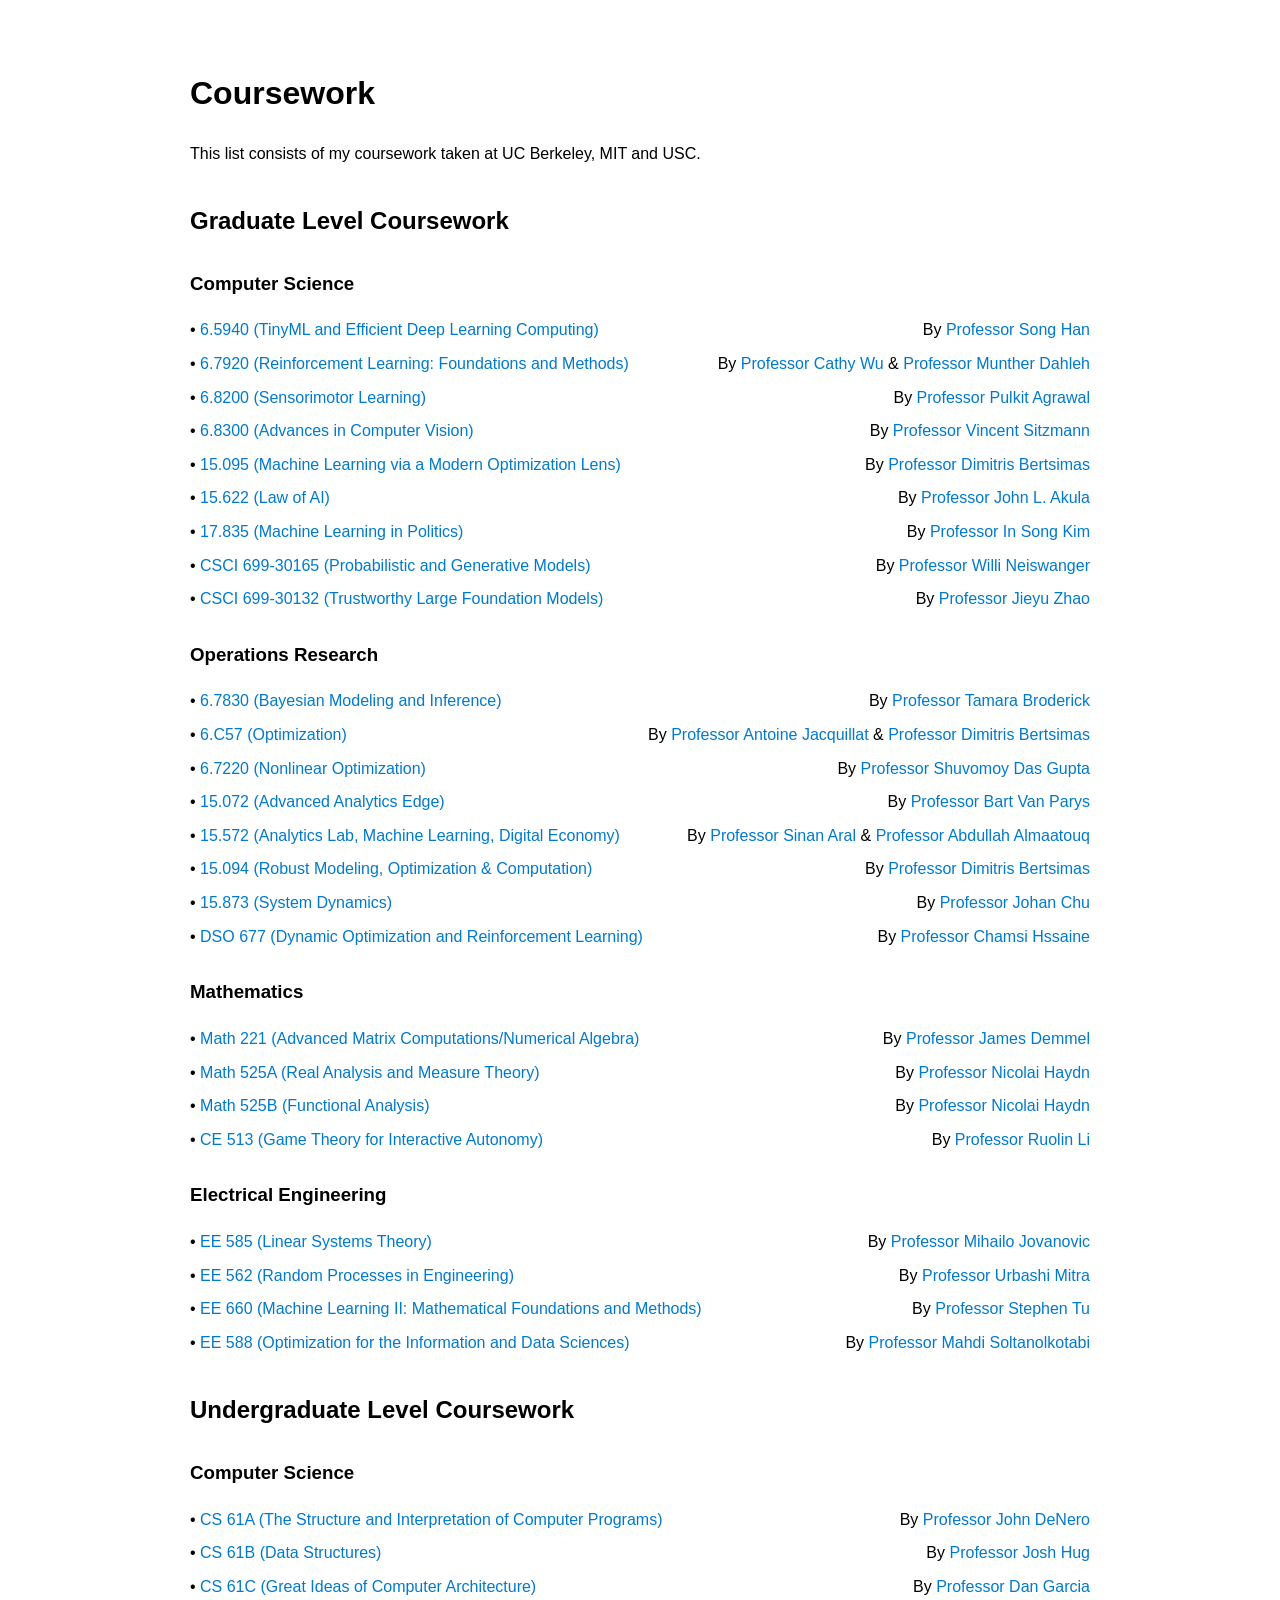
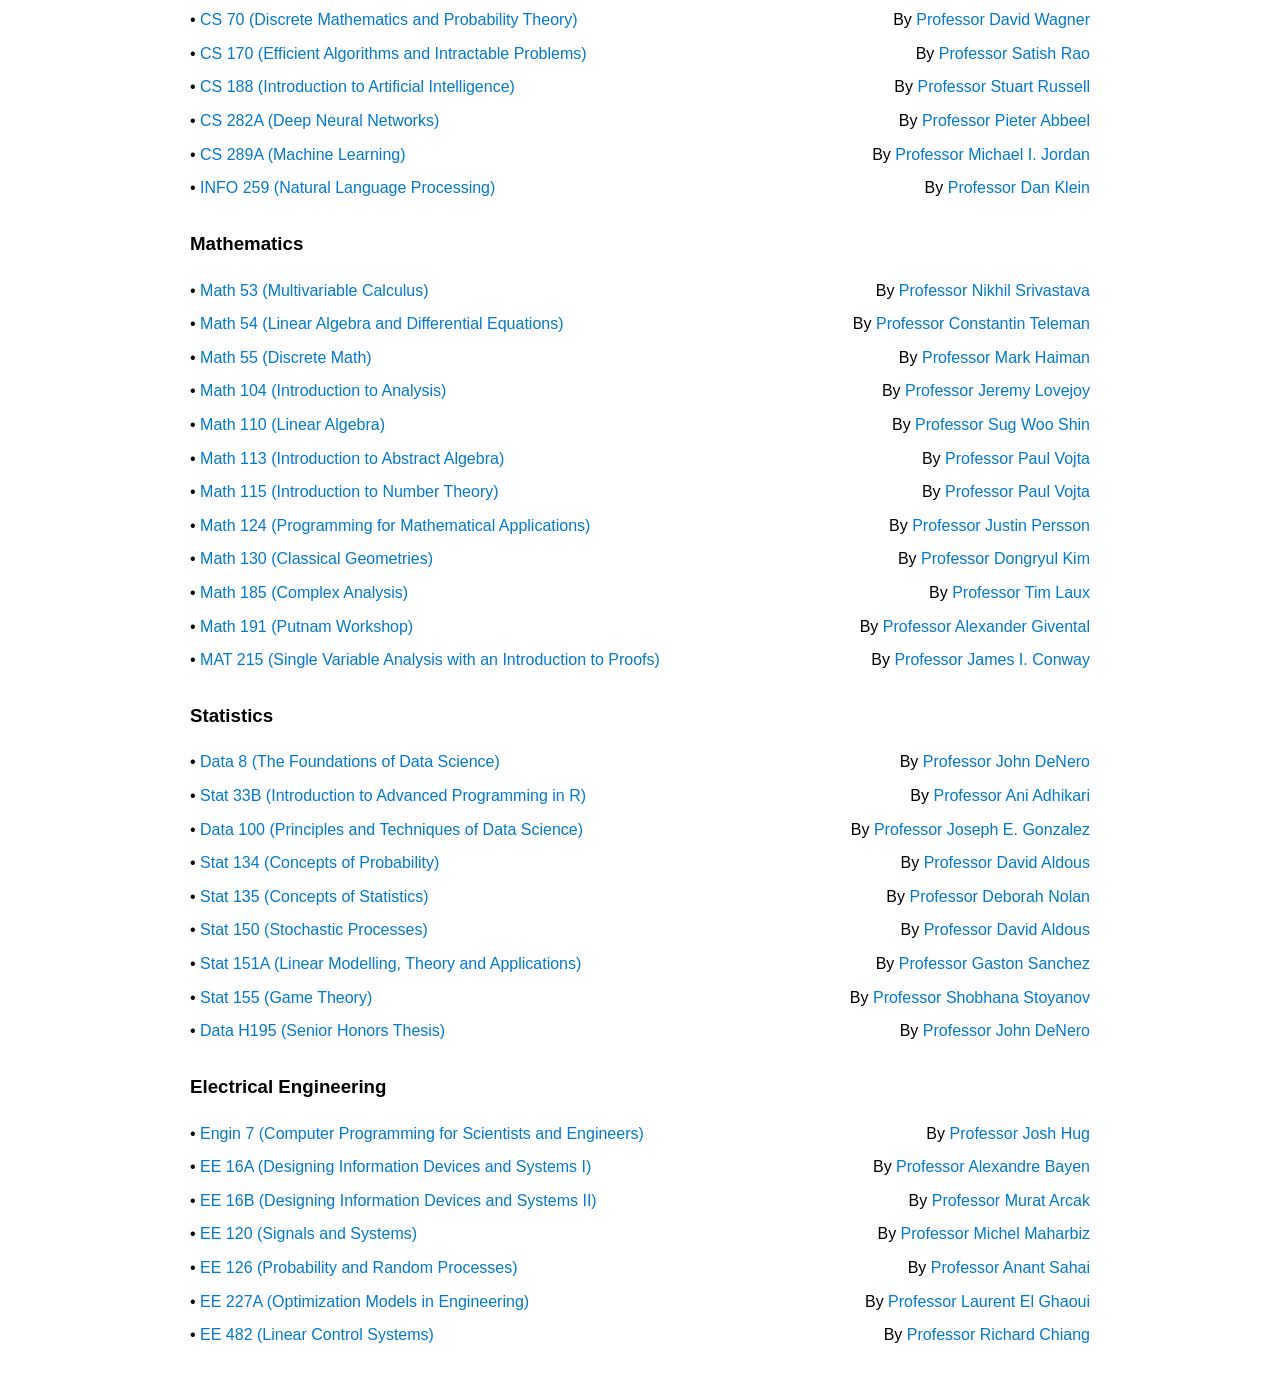
==== coursework.html @ b0361047 "Update coursework: add instructor names and links; align professor names to right; update MIT/USC co" ====
<!DOCTYPE html>
<html lang="en">
<head>
  <meta charset="UTF-8">
  <meta name="viewport" content="width=device-width, initial-scale=1.0">
  <title>Coursework – Andy (Zehao) Zhao</title>
  <style>
    body {
      font-family: Arial, Helvetica, sans-serif;
      max-width: 900px;
      margin: 0 auto;
      padding: 20px;
      line-height: 1.6;
    }
    h1, h2, h3 {
      margin-top: 1.5em;
    }
    /* Style for course lists */
    .course-list {
      list-style-type: none;
      padding-left: 0;
    }
    .course-list li {
      display: flex;
      justify-content: space-between;
      align-items: flex-start;
      margin-bottom: 8px;
    }
    .course-list li .course-title {
      flex: 1;
    }
    .course-list li .course-professor {
      white-space: nowrap;
      margin-left: 10px;
    }
    a {
      color: #007acc;
      text-decoration: none;
    }
  </style>
</head>
<body>
  <h1>Coursework</h1>
  <p>This list consists of my coursework taken at UC&nbsp;Berkeley, MIT and USC.</p>

  <h2>Graduate Level Coursework</h2>
  <h3>Computer Science</h3>
  <ul class="course-list">
    <li><span class="course-title">&bull; <a href="https://hanlab.mit.edu/6.5940" target="_blank">6.5940 (TinyML and Efficient Deep Learning Computing)</a></span><span class="course-professor">By <a href="https://hanlab.mit.edu/songhan" target="_blank">Professor&nbsp;Song&nbsp;Han</a></span></li>
    <li><span class="course-title">&bull; <a href="https://web.mit.edu/6.7920" target="_blank">6.7920 (Reinforcement Learning: Foundations and Methods)</a></span><span class="course-professor">By <a href="https://cee.mit.edu/people_individual/wu-yuhan-cathy/" target="_blank">Professor&nbsp;Cathy&nbsp;Wu</a> &amp; <a href="https://idss.mit.edu/people/munther-dahleh/" target="_blank">Professor&nbsp;Munther&nbsp;Dahleh</a></span></li>
    <li><span class="course-title">&bull; <a href="https://pulkitag.github.io/6.8200" target="_blank">6.8200 (Sensorimotor Learning)</a></span><span class="course-professor">By <a href="https://pulkitag.github.io" target="_blank">Professor&nbsp;Pulkit&nbsp;Agrawal</a></span></li>
    <li><span class="course-title">&bull; <a href="http://6.8300.csail.mit.edu/sp23/" target="_blank">6.8300 (Advances in Computer Vision)</a></span><span class="course-professor">By <a href="https://sitzmann.dev" target="_blank">Professor&nbsp;Vincent&nbsp;Sitzmann</a></span></li>
    <li><span class="course-title">&bull; <a href="https://colinpawlowski.com/" target="_blank">15.095 (Machine Learning via a Modern Optimization Lens)</a></span><span class="course-professor">By <a href="https://mitsloan.mit.edu/faculty/directory/dimitris-bertsimas" target="_blank">Professor&nbsp;Dimitris&nbsp;Bertsimas</a></span></li>
    <li><span class="course-title">&bull; <a href="https://orbit.mit.edu" target="_blank">15.622 (Law of AI)</a></span><span class="course-professor">By <a href="http://mitmgmtfaculty.mit.edu/jakula" target="_blank">Professor&nbsp;John&nbsp;L.&nbsp;Akula</a></span></li>
    <li><span class="course-title">&bull; <a href="https://web.mit.edu" target="_blank">17.835 (Machine Learning in Politics)</a></span><span class="course-professor">By <a href="https://polisci.mit.edu/people/song-kim" target="_blank">Professor&nbsp;In&nbsp;Song&nbsp;Kim</a></span></li>
    <li><span class="course-title">&bull; <a href="https://willieneis.github.io" target="_blank">CSCI&nbsp;699-30165 (Probabilistic and Generative Models)</a></span><span class="course-professor">By <a href="https://willieneis.github.io" target="_blank">Professor&nbsp;Willi&nbsp;Neiswanger</a></span></li>
    <li><span class="course-title">&bull; <a href="https://jyzhao.net" target="_blank">CSCI&nbsp;699-30132 (Trustworthy Large Foundation Models)</a></span><span class="course-professor">By <a href="https://jyzhao.net" target="_blank">Professor&nbsp;Jieyu&nbsp;Zhao</a></span></li>
  </ul>

  <h3>Operations Research</h3>
  <ul class="course-list">
    <li><span class="course-title">&bull; <a href="https://tamarabroderick.com" target="_blank">6.7830 (Bayesian Modeling and Inference)</a></span><span class="course-professor">By <a href="https://tamarabroderick.com" target="_blank">Professor&nbsp;Tamara&nbsp;Broderick</a></span></li>
    <li><span class="course-title">&bull; <a href="https://computing.mit.edu" target="_blank">6.C57 (Optimization)</a></span><span class="course-professor">By <a href="https://mitsloan.mit.edu/faculty/directory/antoine-jacquillat" target="_blank">Professor&nbsp;Antoine&nbsp;Jacquillat</a> &amp; <a href="https://mitsloan.mit.edu/faculty/directory/dimitris-bertsimas" target="_blank">Professor&nbsp;Dimitris&nbsp;Bertsimas</a></span></li>
    <li><span class="course-title">&bull; <a href="https://www.mit.edu" target="_blank">6.7220 (Nonlinear Optimization)</a></span><span class="course-professor">By <a href="https://shuvomoy.github.io" target="_blank">Professor&nbsp;Shuvomoy&nbsp;Das&nbsp;Gupta</a></span></li>
    <li><span class="course-title">&bull; <a href="https://ocw.mit.edu" target="_blank">15.072 (Advanced Analytics Edge)</a></span><span class="course-professor">By <a href="https://www.vanparys.xyz/" target="_blank">Professor&nbsp;Bart&nbsp;Van&nbsp;Parys</a></span></li>
    <li><span class="course-title">&bull; <a href="https://mitsloan.mit.edu" target="_blank">15.572 (Analytics Lab, Machine Learning, Digital Economy)</a></span><span class="course-professor">By <a href="http://www.sinanaral.io" target="_blank">Professor&nbsp;Sinan&nbsp;Aral</a> &amp; <a href="https://amaatouq.io" target="_blank">Professor&nbsp;Abdullah&nbsp;Almaatouq</a></span></li>
    <li><span class="course-title">&bull; <a href="https://dspace.mit.edu" target="_blank">15.094 (Robust Modeling, Optimization &amp; Computation)</a></span><span class="course-professor">By <a href="https://mitsloan.mit.edu/faculty/directory/dimitris-bertsimas" target="_blank">Professor&nbsp;Dimitris&nbsp;Bertsimas</a></span></li>
    <li><span class="course-title">&bull; <a href="https://lmas-mobile.mit.edu" target="_blank">15.873 (System Dynamics)</a></span><span class="course-professor">By <a href="https://mitsloan.mit.edu/faculty/directory/johan-chu" target="_blank">Professor&nbsp;Johan&nbsp;Chu</a></span></li>
    <!-- USC operations research -->
    <li><span class="course-title">&bull; <a href="https://www.marshall.usc.edu/programs/graduate-programs/phd-program" target="_blank">DSO&nbsp;677 (Dynamic Optimization and Reinforcement Learning)</a></span><span class="course-professor">By <a href="https://sites.google.com/usc.edu/chamsi-hssaine" target="_blank">Professor&nbsp;Chamsi&nbsp;Hssaine</a></span></li>
  </ul>

  <h3>Mathematics</h3>
  <ul class="course-list">
    <li><span class="course-title">&bull; <a href="https://people.eecs.berkeley.edu/~demmel/cs221/" target="_blank">Math&nbsp;221 (Advanced Matrix Computations/Numerical Algebra)</a></span><span class="course-professor">By <a href="https://people.eecs.berkeley.edu/~demmel/" target="_blank">Professor&nbsp;James&nbsp;Demmel</a></span></li>
    <!-- USC graduate mathematics and game theory courses -->
    <li><span class="course-title">&bull; <a href="https://dornsife.usc.edu/larry-goldstein/math-525a-real-analysis/" target="_blank">Math&nbsp;525A (Real Analysis and Measure Theory)</a></span><span class="course-professor">By <a href="https://dornsife.usc.edu/nicolai-haydn/" target="_blank">Professor&nbsp;Nicolai&nbsp;Haydn</a></span></li>
    <li><span class="course-title">&bull; <a href="https://www.coursicle.com/usc/courses/MATH/525B/" target="_blank">Math&nbsp;525B (Functional Analysis)</a></span><span class="course-professor">By <a href="https://dornsife.usc.edu/nicolai-haydn/" target="_blank">Professor&nbsp;Nicolai&nbsp;Haydn</a></span></li>
    <li><span class="course-title">&bull; <a href="https://www.coursicle.com/usc/courses/CE/513/" target="_blank">CE&nbsp;513 (Game Theory for Interactive Autonomy)</a></span><span class="course-professor">By <a href="https://viterbi.usc.edu/directory/faculty/Li/Ruolin" target="_blank">Professor&nbsp;Ruolin&nbsp;Li</a></span></li>
  </ul>

  <h3>Electrical Engineering</h3>
  <ul class="course-list">
    <li><span class="course-title">&bull; <a href="https://viterbi-web.usc.edu" target="_blank">EE&nbsp;585 (Linear Systems Theory)</a></span><span class="course-professor">By <a href="https://viterbi.usc.edu/directory/faculty/Jovanovic/Mihailo" target="_blank">Professor&nbsp;Mihailo&nbsp;Jovanovic</a></span></li>
    <li><span class="course-title">&bull; <a href="https://web-app.usc.edu" target="_blank">EE&nbsp;562 (Random Processes in Engineering)</a></span><span class="course-professor">By <a href="https://viterbi.usc.edu/directory/faculty/Mitra/Urbashi" target="_blank">Professor&nbsp;Urbashi&nbsp;Mitra</a></span></li>
    <li><span class="course-title">&bull; <a href="https://www.coursicle.com/usc/courses/EE/660/" target="_blank">EE&nbsp;660 (Machine Learning II: Mathematical Foundations and Methods)</a></span><span class="course-professor">By <a href="https://stephentu.github.io" target="_blank">Professor&nbsp;Stephen&nbsp;Tu</a></span></li>
    <li><span class="course-title">&bull; <a href="https://www.coursicle.com/usc/courses/EE/588/" target="_blank">EE&nbsp;588 (Optimization for the Information and Data Sciences)</a></span><span class="course-professor">By <a href="https://viterbi.usc.edu/directory/faculty/Soltanolkotabi/Mahdi" target="_blank">Professor&nbsp;Mahdi&nbsp;Soltanolkotabi</a></span></li>
  </ul>

  <h2>Undergraduate Level Coursework</h2>
  <h3>Computer Science</h3>
  <ul class="course-list">
    <li><span class="course-title">&bull; <a href="https://cs61a.org" target="_blank">CS&nbsp;61A (The Structure and Interpretation of Computer Programs)</a></span><span class="course-professor">By <a href="https://people.eecs.berkeley.edu/~jduenero" target="_blank">Professor&nbsp;John&nbsp;DeNero</a></span></li>
    <li><span class="course-title">&bull; <a href="https://sp19.datastructur.es" target="_blank">CS&nbsp;61B (Data Structures)</a></span><span class="course-professor">By <a href="https://hug.cs.berkeley.edu" target="_blank">Professor&nbsp;Josh&nbsp;Hug</a></span></li>
    <li><span class="course-title">&bull; <a href="https://cs61c.org" target="_blank">CS&nbsp;61C (Great Ideas of Computer Architecture)</a></span><span class="course-professor">By <a href="https://people.eecs.berkeley.edu/~ddgarcia/" target="_blank">Professor&nbsp;Dan&nbsp;Garcia</a></span></li>
    <li><span class="course-title">&bull; <a href="https://www.eecs70.org" target="_blank">CS&nbsp;70 (Discrete Mathematics and Probability Theory)</a></span><span class="course-professor">By <a href="https://people.eecs.berkeley.edu/~daw/" target="_blank">Professor&nbsp;David&nbsp;Wagner</a></span></li>
    <li><span class="course-title">&bull; <a href="https://cs170.org" target="_blank">CS&nbsp;170 (Efficient Algorithms and Intractable Problems)</a></span><span class="course-professor">By <a href="https://people.eecs.berkeley.edu/~satishr/" target="_blank">Professor&nbsp;Satish&nbsp;Rao</a></span></li>
    <li><span class="course-title">&bull; <a href="https://inst.eecs.berkeley.edu" target="_blank">CS&nbsp;188 (Introduction to Artificial Intelligence)</a></span><span class="course-professor">By <a href="https://people.eecs.berkeley.edu/~russell/" target="_blank">Professor&nbsp;Stuart&nbsp;Russell</a></span></li>
    <li><span class="course-title">&bull; <a href="https://cs182sp22.github.io" target="_blank">CS&nbsp;282A (Deep Neural Networks)</a></span><span class="course-professor">By <a href="https://people.eecs.berkeley.edu/~pabbeel/" target="_blank">Professor&nbsp;Pieter&nbsp;Abbeel</a></span></li>
    <li><span class="course-title">&bull; <a href="https://people.eecs.berkeley.edu" target="_blank">CS&nbsp;289A (Machine Learning)</a></span><span class="course-professor">By <a href="https://people.eecs.berkeley.edu/~jordan/" target="_blank">Professor&nbsp;Michael&nbsp;I.&nbsp;Jordan</a></span></li>
    <li><span class="course-title">&bull; <a href="https://people.ischool.berkeley.edu" target="_blank">INFO&nbsp;259 (Natural Language Processing)</a></span><span class="course-professor">By <a href="https://people.eecs.berkeley.edu/~klein/" target="_blank">Professor&nbsp;Dan&nbsp;Klein</a></span></li>
  </ul>

  <h3>Mathematics</h3>
  <ul class="course-list">
    <li><span class="course-title">&bull; <a href="https://math.berkeley.edu" target="_blank">Math&nbsp;53 (Multivariable Calculus)</a></span><span class="course-professor">By <a href="https://math.berkeley.edu/~nikhil/" target="_blank">Professor&nbsp;Nikhil&nbsp;Srivastava</a></span></li>
    <li><span class="course-title">&bull; <a href="https://math.berkeley.edu" target="_blank">Math&nbsp;54 (Linear Algebra and Differential Equations)</a></span><span class="course-professor">By <a href="https://math.berkeley.edu/~teleman" target="_blank">Professor&nbsp;Constantin&nbsp;Teleman</a></span></li>
    <li><span class="course-title">&bull; <a href="https://math.berkeley.edu" target="_blank">Math&nbsp;55 (Discrete Math)</a></span><span class="course-professor">By <a href="https://math.berkeley.edu/~mhaiman" target="_blank">Professor&nbsp;Mark&nbsp;Haiman</a></span></li>
    <li><span class="course-title">&bull; <a href="https://people.math.wisc.edu" target="_blank">Math&nbsp;104 (Introduction to Analysis)</a></span><span class="course-professor">By <a href="https://lovejoy.perso.math.cnrs.fr" target="_blank">Professor&nbsp;Jeremy&nbsp;Lovejoy</a></span></li>
    <li><span class="course-title">&bull; <a href="https://math.berkeley.edu" target="_blank">Math&nbsp;110 (Linear Algebra)</a></span><span class="course-professor">By <a href="https://math.berkeley.edu/~ssh" target="_blank">Professor&nbsp;Sug&nbsp;Woo&nbsp;Shin</a></span></li>
    <li><span class="course-title">&bull; <a href="https://brainload.github.io" target="_blank">Math&nbsp;113 (Introduction to Abstract Algebra)</a></span><span class="course-professor">By <a href="https://math.berkeley.edu/~vojta" target="_blank">Professor&nbsp;Paul&nbsp;Vojta</a></span></li>
    <li><span class="course-title">&bull; <a href="https://math.berkeley.edu" target="_blank">Math&nbsp;115 (Introduction to Number Theory)</a></span><span class="course-professor">By <a href="https://math.berkeley.edu/~vojta" target="_blank">Professor&nbsp;Paul&nbsp;Vojta</a></span></li>
    <li><span class="course-title">&bull; <a href="https://persson.berkeley.edu" target="_blank">Math&nbsp;124 (Programming for Mathematical Applications)</a></span><span class="course-professor">By <a href="https://persson.berkeley.edu" target="_blank">Professor&nbsp;Justin&nbsp;Persson</a></span></li>
    <li><span class="course-title">&bull; <a href="https://dongryul-kim.github.io" target="_blank">Math&nbsp;130 (Classical Geometries)</a></span><span class="course-professor">By <a href="https://dongryul-kim.github.io" target="_blank">Professor&nbsp;Dongryul&nbsp;Kim</a></span></li>
    <li><span class="course-title">&bull; <a href="https://math.berkeley.edu" target="_blank">Math&nbsp;185 (Complex Analysis)</a></span><span class="course-professor">By <a href="https://math.berkeley.edu/~laux" target="_blank">Professor&nbsp;Tim&nbsp;Laux</a></span></li>
    <li><span class="course-title">&bull; <a href="https://math.berkeley.edu" target="_blank">Math&nbsp;191 (Putnam Workshop)</a></span><span class="course-professor">By <a href="https://math.berkeley.edu/~givental" target="_blank">Professor&nbsp;Alexander&nbsp;Givental</a></span></li>
    <li><span class="course-title">&bull; <a href="https://www.math.princeton.edu" target="_blank">MAT&nbsp;215 (Single Variable Analysis with an Introduction to Proofs)</a></span><span class="course-professor">By <a href="https://www.math.princeton.edu/~conway" target="_blank">Professor&nbsp;James&nbsp;I.&nbsp;Conway</a></span></li>
  </ul>

  <h3>Statistics</h3>
  <ul class="course-list">
    <li><span class="course-title">&bull; <a href="https://www.data8.org" target="_blank">Data&nbsp;8 (The Foundations of Data Science)</a></span><span class="course-professor">By <a href="https://people.eecs.berkeley.edu/~jduenero" target="_blank">Professor&nbsp;John&nbsp;DeNero</a></span></li>
    <li><span class="course-title">&bull; <a href="https://stat33b.berkeley.edu" target="_blank">Stat&nbsp;33B (Introduction to Advanced Programming in R)</a></span><span class="course-professor">By <a href="https://statistics.berkeley.edu/people/ani-adhikari" target="_blank">Professor&nbsp;Ani&nbsp;Adhikari</a></span></li>
    <li><span class="course-title">&bull; <a href="https://ds100.org" target="_blank">Data&nbsp;100 (Principles and Techniques of Data Science)</a></span><span class="course-professor">By <a href="https://people.eecs.berkeley.edu/~jegonzal" target="_blank">Professor&nbsp;Joseph&nbsp;E.&nbsp;Gonzalez</a></span></li>
    <li><span class="course-title">&bull; <a href="https://www.stat134.org" target="_blank">Stat&nbsp;134 (Concepts of Probability)</a></span><span class="course-professor">By <a href="https://www.stat.berkeley.edu/~aldous/" target="_blank">Professor&nbsp;David&nbsp;Aldous</a></span></li>
    <li><span class="course-title">&bull; <a href="https://stat135.berkeley.edu" target="_blank">Stat&nbsp;135 (Concepts of Statistics)</a></span><span class="course-professor">By <a href="https://www.stat.berkeley.edu/~nolan/" target="_blank">Professor&nbsp;Deborah&nbsp;Nolan</a></span></li>
    <li><span class="course-title">&bull; <a href="https://www.stat.berkeley.edu" target="_blank">Stat&nbsp;150 (Stochastic Processes)</a></span><span class="course-professor">By <a href="https://www.stat.berkeley.edu/~aldous/" target="_blank">Professor&nbsp;David&nbsp;Aldous</a></span></li>
    <li><span class="course-title">&bull; <a href="https://stat151a.berkeley.edu" target="_blank">Stat&nbsp;151A (Linear Modelling, Theory and Applications)</a></span><span class="course-professor">By <a href="https://www.gastonsanchez.com" target="_blank">Professor&nbsp;Gaston&nbsp;Sanchez</a></span></li>
    <li><span class="course-title">&bull; <a href="https://classes.berkeley.edu" target="_blank">Stat&nbsp;155 (Game Theory)</a></span><span class="course-professor">By <a href="https://statistics.berkeley.edu/people/shobhana-stoyanov" target="_blank">Professor&nbsp;Shobhana&nbsp;Stoyanov</a></span></li>
    <li><span class="course-title">&bull; <a href="https://cdss.berkeley.edu" target="_blank">Data&nbsp;H195 (Senior Honors Thesis)</a></span><span class="course-professor">By <a href="https://people.eecs.berkeley.edu/~jduenero" target="_blank">Professor&nbsp;John&nbsp;DeNero</a></span></li>
  </ul>

  <h3>Electrical Engineering</h3>
  <ul class="course-list">
    <li><span class="course-title">&bull; <a href="https://brainload.github.io" target="_blank">Engin&nbsp;7 (Computer Programming for Scientists and Engineers)</a></span><span class="course-professor">By <a href="https://hug.cs.berkeley.edu" target="_blank">Professor&nbsp;Josh&nbsp;Hug</a></span></li>
    <li><span class="course-title">&bull; <a href="https://www2.eecs.berkeley.edu" target="_blank">EE&nbsp;16A (Designing Information Devices and Systems&nbsp;I)</a></span><span class="course-professor">By <a href="https://bayen.berkeley.edu" target="_blank">Professor&nbsp;Alexandre&nbsp;Bayen</a></span></li>
    <li><span class="course-title">&bull; <a href="https://www2.eecs.berkeley.edu" target="_blank">EE&nbsp;16B (Designing Information Devices and Systems&nbsp;II)</a></span><span class="course-professor">By <a href="https://people.eecs.berkeley.edu/~arafael" target="_blank">Professor&nbsp;Murat&nbsp;Arcak</a></span></li>
    <li><span class="course-title">&bull; <a href="https://www2.eecs.berkeley.edu" target="_blank">EE&nbsp;120 (Signals and Systems)</a></span><span class="course-professor">By <a href="https://people.eecs.berkeley.edu/~mahabib" target="_blank">Professor&nbsp;Michel&nbsp;Maharbiz</a></span></li>
    <li><span class="course-title">&bull; <a href="https://www2.eecs.berkeley.edu" target="_blank">EE&nbsp;126 (Probability and Random Processes)</a></span><span class="course-professor">By <a href="https://people.eecs.berkeley.edu/~anant" target="_blank">Professor&nbsp;Anant&nbsp;Sahai</a></span></li>
    <li><span class="course-title">&bull; <a href="https://sites.google.com" target="_blank">EE&nbsp;227A (Optimization Models in Engineering)</a></span><span class="course-professor">By <a href="https://people.eecs.berkeley.edu/~elghaoui" target="_blank">Professor&nbsp;Laurent&nbsp;El&nbsp;Ghaoui</a></span></li>
    <li><span class="course-title">&bull; <a href="https://catalogue.usc.edu" target="_blank">EE&nbsp;482 (Linear Control Systems)</a></span><span class="course-professor">By <a href="https://viterbi.usc.edu/directory/faculty/Chiang/Richard" target="_blank">Professor&nbsp;Richard&nbsp;Chiang</a></span></li>
    <!-- Additional USC electrical engineering courses -->
  </ul>

</body>
</html>
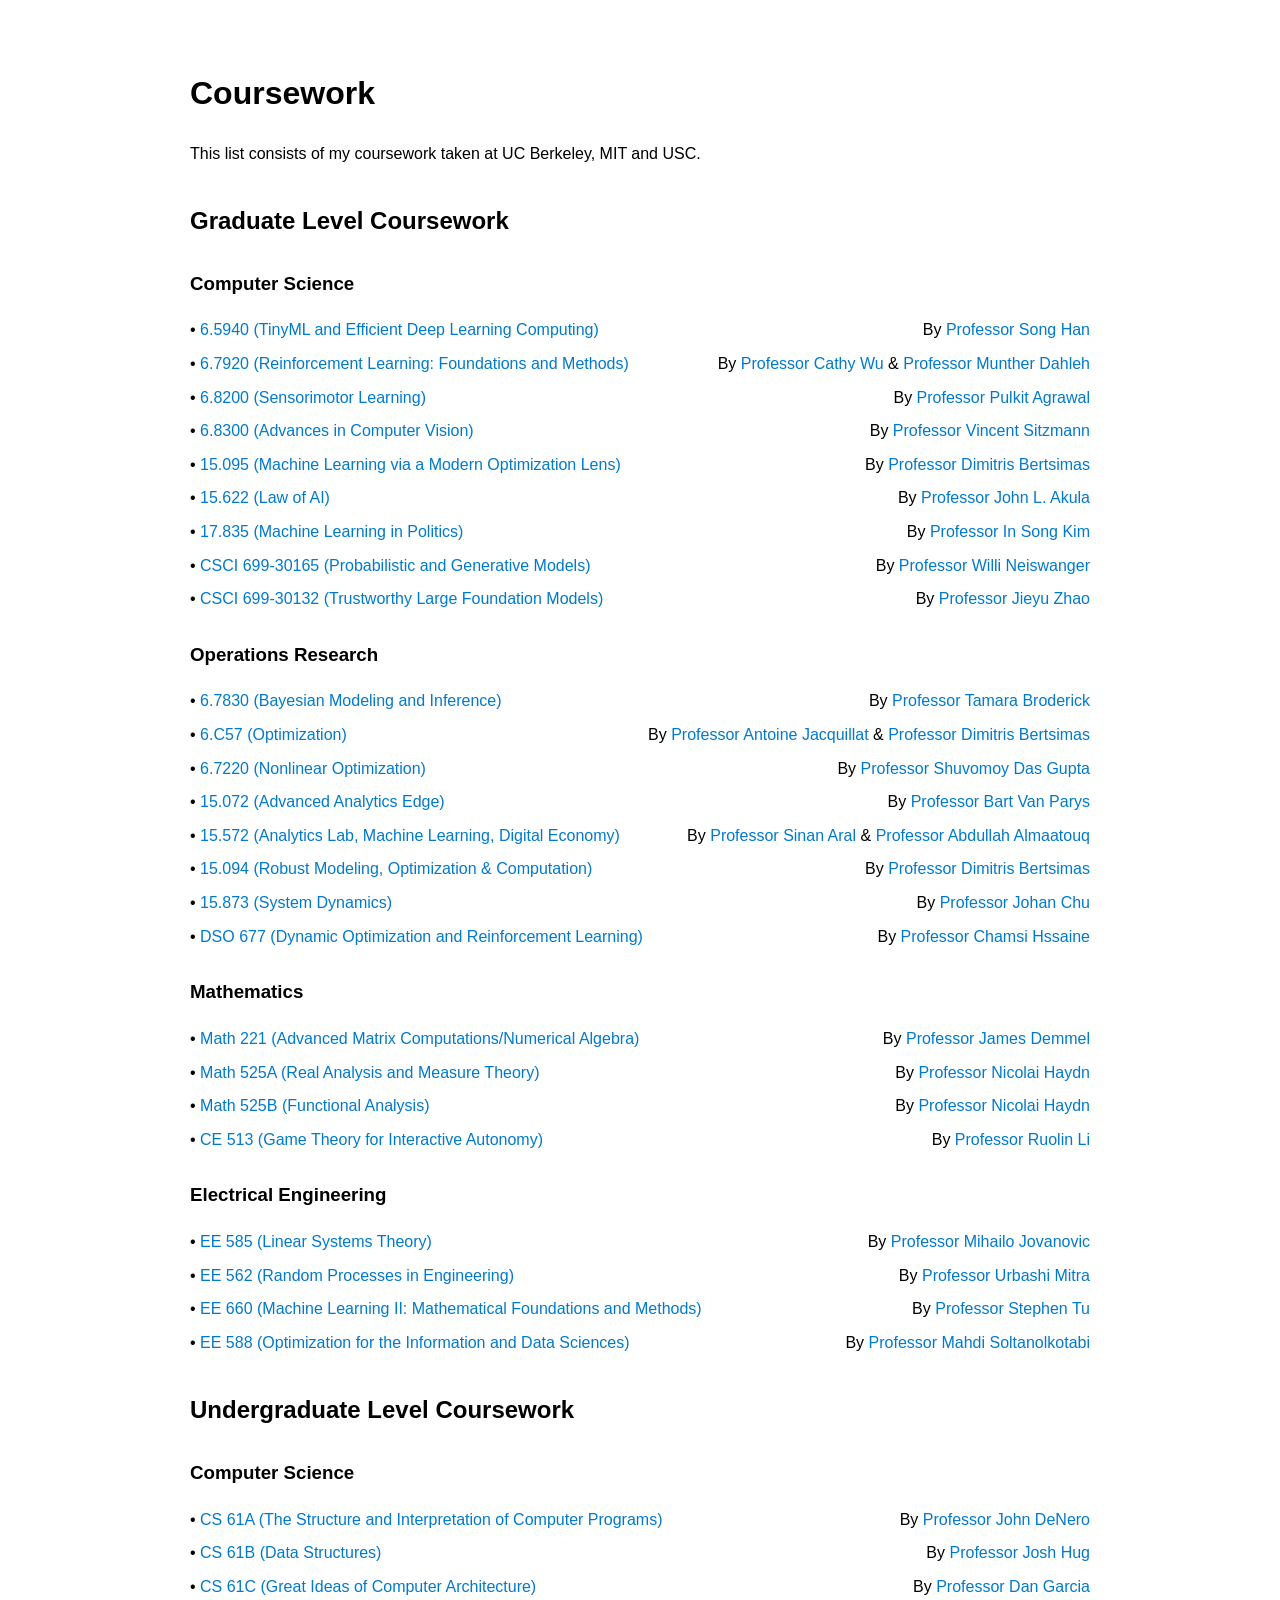
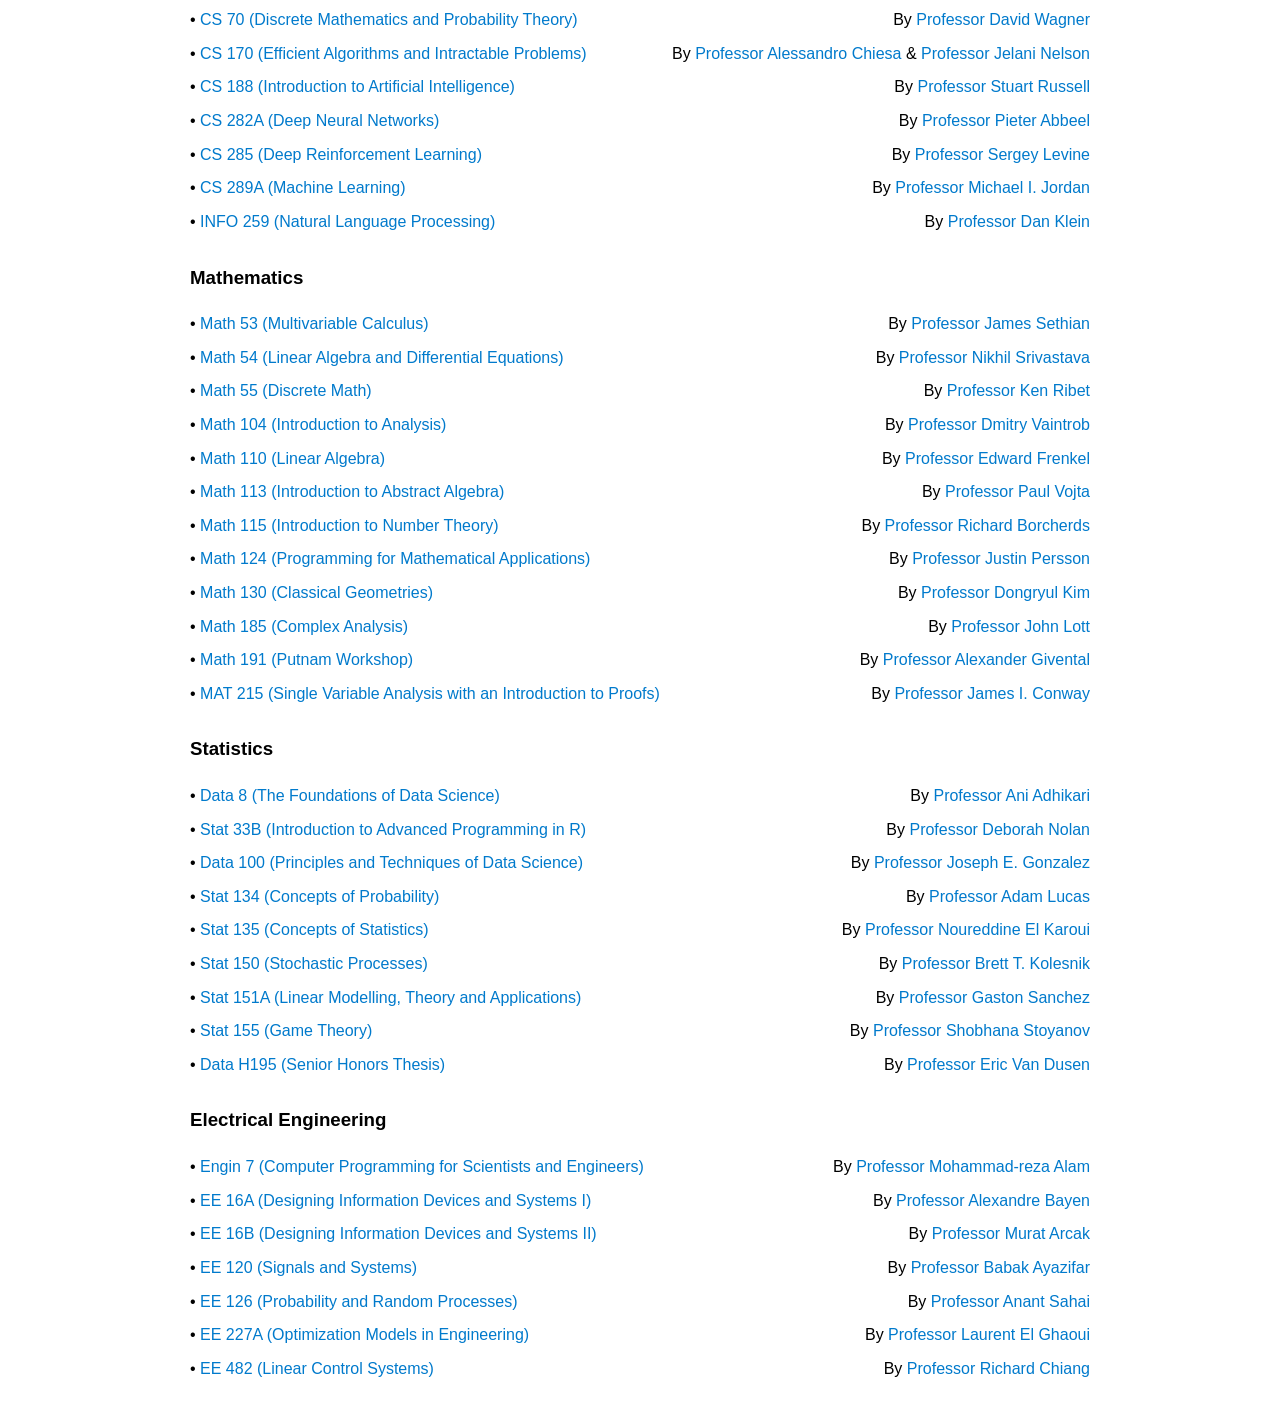
==== commit 8cb4191e: "Update coursework: finalize professor names and right alignment" ====
--- a/coursework.html
+++ b/coursework.html
@@ -94,48 +94,49 @@
     <li><span class="course-title">&bull; <a href="https://sp19.datastructur.es" target="_blank">CS&nbsp;61B (Data Structures)</a></span><span class="course-professor">By <a href="https://hug.cs.berkeley.edu" target="_blank">Professor&nbsp;Josh&nbsp;Hug</a></span></li>
     <li><span class="course-title">&bull; <a href="https://cs61c.org" target="_blank">CS&nbsp;61C (Great Ideas of Computer Architecture)</a></span><span class="course-professor">By <a href="https://people.eecs.berkeley.edu/~ddgarcia/" target="_blank">Professor&nbsp;Dan&nbsp;Garcia</a></span></li>
     <li><span class="course-title">&bull; <a href="https://www.eecs70.org" target="_blank">CS&nbsp;70 (Discrete Mathematics and Probability Theory)</a></span><span class="course-professor">By <a href="https://people.eecs.berkeley.edu/~daw/" target="_blank">Professor&nbsp;David&nbsp;Wagner</a></span></li>
-    <li><span class="course-title">&bull; <a href="https://cs170.org" target="_blank">CS&nbsp;170 (Efficient Algorithms and Intractable Problems)</a></span><span class="course-professor">By <a href="https://people.eecs.berkeley.edu/~satishr/" target="_blank">Professor&nbsp;Satish&nbsp;Rao</a></span></li>
+    <li><span class="course-title">&bull; <a href="https://cs170.org" target="_blank">CS&nbsp;170 (Efficient Algorithms and Intractable Problems)</a></span><span class="course-professor">By <a href="https://ic-people.epfl.ch/~achiesa/" target="_blank">Professor&nbsp;Alessandro&nbsp;Chiesa</a> &amp; <a href="https://people.eecs.berkeley.edu/~minilek/" target="_blank">Professor&nbsp;Jelani&nbsp;Nelson</a></span></li>
     <li><span class="course-title">&bull; <a href="https://inst.eecs.berkeley.edu" target="_blank">CS&nbsp;188 (Introduction to Artificial Intelligence)</a></span><span class="course-professor">By <a href="https://people.eecs.berkeley.edu/~russell/" target="_blank">Professor&nbsp;Stuart&nbsp;Russell</a></span></li>
     <li><span class="course-title">&bull; <a href="https://cs182sp22.github.io" target="_blank">CS&nbsp;282A (Deep Neural Networks)</a></span><span class="course-professor">By <a href="https://people.eecs.berkeley.edu/~pabbeel/" target="_blank">Professor&nbsp;Pieter&nbsp;Abbeel</a></span></li>
+    <li><span class="course-title">&bull; <a href="https://rail.eecs.berkeley.edu/deeprlcourse/" target="_blank">CS&nbsp;285 (Deep Reinforcement Learning)</a></span><span class="course-professor">By <a href="https://people.eecs.berkeley.edu/~svlevine/" target="_blank">Professor&nbsp;Sergey&nbsp;Levine</a></span></li>
     <li><span class="course-title">&bull; <a href="https://people.eecs.berkeley.edu" target="_blank">CS&nbsp;289A (Machine Learning)</a></span><span class="course-professor">By <a href="https://people.eecs.berkeley.edu/~jordan/" target="_blank">Professor&nbsp;Michael&nbsp;I.&nbsp;Jordan</a></span></li>
     <li><span class="course-title">&bull; <a href="https://people.ischool.berkeley.edu" target="_blank">INFO&nbsp;259 (Natural Language Processing)</a></span><span class="course-professor">By <a href="https://people.eecs.berkeley.edu/~klein/" target="_blank">Professor&nbsp;Dan&nbsp;Klein</a></span></li>
   </ul>
 
   <h3>Mathematics</h3>
   <ul class="course-list">
-    <li><span class="course-title">&bull; <a href="https://math.berkeley.edu" target="_blank">Math&nbsp;53 (Multivariable Calculus)</a></span><span class="course-professor">By <a href="https://math.berkeley.edu/~nikhil/" target="_blank">Professor&nbsp;Nikhil&nbsp;Srivastava</a></span></li>
-    <li><span class="course-title">&bull; <a href="https://math.berkeley.edu" target="_blank">Math&nbsp;54 (Linear Algebra and Differential Equations)</a></span><span class="course-professor">By <a href="https://math.berkeley.edu/~teleman" target="_blank">Professor&nbsp;Constantin&nbsp;Teleman</a></span></li>
-    <li><span class="course-title">&bull; <a href="https://math.berkeley.edu" target="_blank">Math&nbsp;55 (Discrete Math)</a></span><span class="course-professor">By <a href="https://math.berkeley.edu/~mhaiman" target="_blank">Professor&nbsp;Mark&nbsp;Haiman</a></span></li>
-    <li><span class="course-title">&bull; <a href="https://people.math.wisc.edu" target="_blank">Math&nbsp;104 (Introduction to Analysis)</a></span><span class="course-professor">By <a href="https://lovejoy.perso.math.cnrs.fr" target="_blank">Professor&nbsp;Jeremy&nbsp;Lovejoy</a></span></li>
-    <li><span class="course-title">&bull; <a href="https://math.berkeley.edu" target="_blank">Math&nbsp;110 (Linear Algebra)</a></span><span class="course-professor">By <a href="https://math.berkeley.edu/~ssh" target="_blank">Professor&nbsp;Sug&nbsp;Woo&nbsp;Shin</a></span></li>
+    <li><span class="course-title">&bull; <a href="https://math.berkeley.edu" target="_blank">Math&nbsp;53 (Multivariable Calculus)</a></span><span class="course-professor">By <a href="https://math.berkeley.edu/~sethian/" target="_blank">Professor&nbsp;James&nbsp;Sethian</a></span></li>
+    <li><span class="course-title">&bull; <a href="https://math.berkeley.edu" target="_blank">Math&nbsp;54 (Linear Algebra and Differential Equations)</a></span><span class="course-professor">By <a href="https://math.berkeley.edu/~nikhil/" target="_blank">Professor&nbsp;Nikhil&nbsp;Srivastava</a></span></li>
+    <li><span class="course-title">&bull; <a href="https://math.berkeley.edu" target="_blank">Math&nbsp;55 (Discrete Math)</a></span><span class="course-professor">By <a href="https://math.berkeley.edu/~ribet/" target="_blank">Professor&nbsp;Ken&nbsp;Ribet</a></span></li>
+    <li><span class="course-title">&bull; <a href="https://math.berkeley.edu" target="_blank">Math&nbsp;104 (Introduction to Analysis)</a></span><span class="course-professor">By <a href="https://math.berkeley.edu/~vaintrob/" target="_blank">Professor&nbsp;Dmitry&nbsp;Vaintrob</a></span></li>
+    <li><span class="course-title">&bull; <a href="https://math.berkeley.edu" target="_blank">Math&nbsp;110 (Linear Algebra)</a></span><span class="course-professor">By <a href="https://www.edwardfrenkel.com/" target="_blank">Professor&nbsp;Edward&nbsp;Frenkel</a></span></li>
     <li><span class="course-title">&bull; <a href="https://brainload.github.io" target="_blank">Math&nbsp;113 (Introduction to Abstract Algebra)</a></span><span class="course-professor">By <a href="https://math.berkeley.edu/~vojta" target="_blank">Professor&nbsp;Paul&nbsp;Vojta</a></span></li>
-    <li><span class="course-title">&bull; <a href="https://math.berkeley.edu" target="_blank">Math&nbsp;115 (Introduction to Number Theory)</a></span><span class="course-professor">By <a href="https://math.berkeley.edu/~vojta" target="_blank">Professor&nbsp;Paul&nbsp;Vojta</a></span></li>
+    <li><span class="course-title">&bull; <a href="https://math.berkeley.edu" target="_blank">Math&nbsp;115 (Introduction to Number Theory)</a></span><span class="course-professor">By <a href="https://math.berkeley.edu/~reb/" target="_blank">Professor&nbsp;Richard&nbsp;Borcherds</a></span></li>
     <li><span class="course-title">&bull; <a href="https://persson.berkeley.edu" target="_blank">Math&nbsp;124 (Programming for Mathematical Applications)</a></span><span class="course-professor">By <a href="https://persson.berkeley.edu" target="_blank">Professor&nbsp;Justin&nbsp;Persson</a></span></li>
     <li><span class="course-title">&bull; <a href="https://dongryul-kim.github.io" target="_blank">Math&nbsp;130 (Classical Geometries)</a></span><span class="course-professor">By <a href="https://dongryul-kim.github.io" target="_blank">Professor&nbsp;Dongryul&nbsp;Kim</a></span></li>
-    <li><span class="course-title">&bull; <a href="https://math.berkeley.edu" target="_blank">Math&nbsp;185 (Complex Analysis)</a></span><span class="course-professor">By <a href="https://math.berkeley.edu/~laux" target="_blank">Professor&nbsp;Tim&nbsp;Laux</a></span></li>
+    <li><span class="course-title">&bull; <a href="https://math.berkeley.edu" target="_blank">Math&nbsp;185 (Complex Analysis)</a></span><span class="course-professor">By <a href="https://math.berkeley.edu/~lott/" target="_blank">Professor&nbsp;John&nbsp;Lott</a></span></li>
     <li><span class="course-title">&bull; <a href="https://math.berkeley.edu" target="_blank">Math&nbsp;191 (Putnam Workshop)</a></span><span class="course-professor">By <a href="https://math.berkeley.edu/~givental" target="_blank">Professor&nbsp;Alexander&nbsp;Givental</a></span></li>
     <li><span class="course-title">&bull; <a href="https://www.math.princeton.edu" target="_blank">MAT&nbsp;215 (Single Variable Analysis with an Introduction to Proofs)</a></span><span class="course-professor">By <a href="https://www.math.princeton.edu/~conway" target="_blank">Professor&nbsp;James&nbsp;I.&nbsp;Conway</a></span></li>
   </ul>
 
   <h3>Statistics</h3>
   <ul class="course-list">
-    <li><span class="course-title">&bull; <a href="https://www.data8.org" target="_blank">Data&nbsp;8 (The Foundations of Data Science)</a></span><span class="course-professor">By <a href="https://people.eecs.berkeley.edu/~jduenero" target="_blank">Professor&nbsp;John&nbsp;DeNero</a></span></li>
-    <li><span class="course-title">&bull; <a href="https://stat33b.berkeley.edu" target="_blank">Stat&nbsp;33B (Introduction to Advanced Programming in R)</a></span><span class="course-professor">By <a href="https://statistics.berkeley.edu/people/ani-adhikari" target="_blank">Professor&nbsp;Ani&nbsp;Adhikari</a></span></li>
+    <li><span class="course-title">&bull; <a href="https://www.data8.org" target="_blank">Data&nbsp;8 (The Foundations of Data Science)</a></span><span class="course-professor">By <a href="https://statistics.berkeley.edu/people/ani-adhikari" target="_blank">Professor&nbsp;Ani&nbsp;Adhikari</a></span></li>
+    <li><span class="course-title">&bull; <a href="https://stat33b.berkeley.edu" target="_blank">Stat&nbsp;33B (Introduction to Advanced Programming in R)</a></span><span class="course-professor">By <a href="https://statistics.berkeley.edu/people/deborah-nolan" target="_blank">Professor&nbsp;Deborah&nbsp;Nolan</a></span></li>
     <li><span class="course-title">&bull; <a href="https://ds100.org" target="_blank">Data&nbsp;100 (Principles and Techniques of Data Science)</a></span><span class="course-professor">By <a href="https://people.eecs.berkeley.edu/~jegonzal" target="_blank">Professor&nbsp;Joseph&nbsp;E.&nbsp;Gonzalez</a></span></li>
-    <li><span class="course-title">&bull; <a href="https://www.stat134.org" target="_blank">Stat&nbsp;134 (Concepts of Probability)</a></span><span class="course-professor">By <a href="https://www.stat.berkeley.edu/~aldous/" target="_blank">Professor&nbsp;David&nbsp;Aldous</a></span></li>
-    <li><span class="course-title">&bull; <a href="https://stat135.berkeley.edu" target="_blank">Stat&nbsp;135 (Concepts of Statistics)</a></span><span class="course-professor">By <a href="https://www.stat.berkeley.edu/~nolan/" target="_blank">Professor&nbsp;Deborah&nbsp;Nolan</a></span></li>
-    <li><span class="course-title">&bull; <a href="https://www.stat.berkeley.edu" target="_blank">Stat&nbsp;150 (Stochastic Processes)</a></span><span class="course-professor">By <a href="https://www.stat.berkeley.edu/~aldous/" target="_blank">Professor&nbsp;David&nbsp;Aldous</a></span></li>
+    <li><span class="course-title">&bull; <a href="https://www.stat134.org" target="_blank">Stat&nbsp;134 (Concepts of Probability)</a></span><span class="course-professor">By <a href="https://statistics.berkeley.edu/people/adam-lucas" target="_blank">Professor&nbsp;Adam&nbsp;Lucas</a></span></li>
+    <li><span class="course-title">&bull; <a href="https://stat135.berkeley.edu" target="_blank">Stat&nbsp;135 (Concepts of Statistics)</a></span><span class="course-professor">By <a href="http://www.stat.berkeley.edu/~nkaroui/" target="_blank">Professor&nbsp;Noureddine&nbsp;El&nbsp;Karoui</a></span></li>
+    <li><span class="course-title">&bull; <a href="https://www.stat.berkeley.edu" target="_blank">Stat&nbsp;150 (Stochastic Processes)</a></span><span class="course-professor">By <a href="https://statistics.berkeley.edu/people/brett-kolesnik" target="_blank">Professor&nbsp;Brett&nbsp;T.&nbsp;Kolesnik</a></span></li>
     <li><span class="course-title">&bull; <a href="https://stat151a.berkeley.edu" target="_blank">Stat&nbsp;151A (Linear Modelling, Theory and Applications)</a></span><span class="course-professor">By <a href="https://www.gastonsanchez.com" target="_blank">Professor&nbsp;Gaston&nbsp;Sanchez</a></span></li>
     <li><span class="course-title">&bull; <a href="https://classes.berkeley.edu" target="_blank">Stat&nbsp;155 (Game Theory)</a></span><span class="course-professor">By <a href="https://statistics.berkeley.edu/people/shobhana-stoyanov" target="_blank">Professor&nbsp;Shobhana&nbsp;Stoyanov</a></span></li>
-    <li><span class="course-title">&bull; <a href="https://cdss.berkeley.edu" target="_blank">Data&nbsp;H195 (Senior Honors Thesis)</a></span><span class="course-professor">By <a href="https://people.eecs.berkeley.edu/~jduenero" target="_blank">Professor&nbsp;John&nbsp;DeNero</a></span></li>
+    <li><span class="course-title">&bull; <a href="https://cdss.berkeley.edu" target="_blank">Data&nbsp;H195 (Senior Honors Thesis)</a></span><span class="course-professor">By <a href="https://cdss.berkeley.edu/people/eric-van-dusen" target="_blank">Professor&nbsp;Eric&nbsp;Van&nbsp;Dusen</a></span></li>
   </ul>
 
   <h3>Electrical Engineering</h3>
   <ul class="course-list">
-    <li><span class="course-title">&bull; <a href="https://brainload.github.io" target="_blank">Engin&nbsp;7 (Computer Programming for Scientists and Engineers)</a></span><span class="course-professor">By <a href="https://hug.cs.berkeley.edu" target="_blank">Professor&nbsp;Josh&nbsp;Hug</a></span></li>
+    <li><span class="course-title">&bull; <a href="https://brainload.github.io" target="_blank">Engin&nbsp;7 (Computer Programming for Scientists and Engineers)</a></span><span class="course-professor">By <a href="https://me.berkeley.edu/people/m-reza-alam/" target="_blank">Professor&nbsp;Mohammad-reza&nbsp;Alam</a></span></li>
     <li><span class="course-title">&bull; <a href="https://www2.eecs.berkeley.edu" target="_blank">EE&nbsp;16A (Designing Information Devices and Systems&nbsp;I)</a></span><span class="course-professor">By <a href="https://bayen.berkeley.edu" target="_blank">Professor&nbsp;Alexandre&nbsp;Bayen</a></span></li>
     <li><span class="course-title">&bull; <a href="https://www2.eecs.berkeley.edu" target="_blank">EE&nbsp;16B (Designing Information Devices and Systems&nbsp;II)</a></span><span class="course-professor">By <a href="https://people.eecs.berkeley.edu/~arafael" target="_blank">Professor&nbsp;Murat&nbsp;Arcak</a></span></li>
-    <li><span class="course-title">&bull; <a href="https://www2.eecs.berkeley.edu" target="_blank">EE&nbsp;120 (Signals and Systems)</a></span><span class="course-professor">By <a href="https://people.eecs.berkeley.edu/~mahabib" target="_blank">Professor&nbsp;Michel&nbsp;Maharbiz</a></span></li>
+    <li><span class="course-title">&bull; <a href="https://www2.eecs.berkeley.edu" target="_blank">EE&nbsp;120 (Signals and Systems)</a></span><span class="course-professor">By <a href="https://www2.eecs.berkeley.edu/Faculty/Homepages/ayazifar.html" target="_blank">Professor&nbsp;Babak&nbsp;Ayazifar</a></span></li>
     <li><span class="course-title">&bull; <a href="https://www2.eecs.berkeley.edu" target="_blank">EE&nbsp;126 (Probability and Random Processes)</a></span><span class="course-professor">By <a href="https://people.eecs.berkeley.edu/~anant" target="_blank">Professor&nbsp;Anant&nbsp;Sahai</a></span></li>
     <li><span class="course-title">&bull; <a href="https://sites.google.com" target="_blank">EE&nbsp;227A (Optimization Models in Engineering)</a></span><span class="course-professor">By <a href="https://people.eecs.berkeley.edu/~elghaoui" target="_blank">Professor&nbsp;Laurent&nbsp;El&nbsp;Ghaoui</a></span></li>
     <li><span class="course-title">&bull; <a href="https://catalogue.usc.edu" target="_blank">EE&nbsp;482 (Linear Control Systems)</a></span><span class="course-professor">By <a href="https://viterbi.usc.edu/directory/faculty/Chiang/Richard" target="_blank">Professor&nbsp;Richard&nbsp;Chiang</a></span></li>
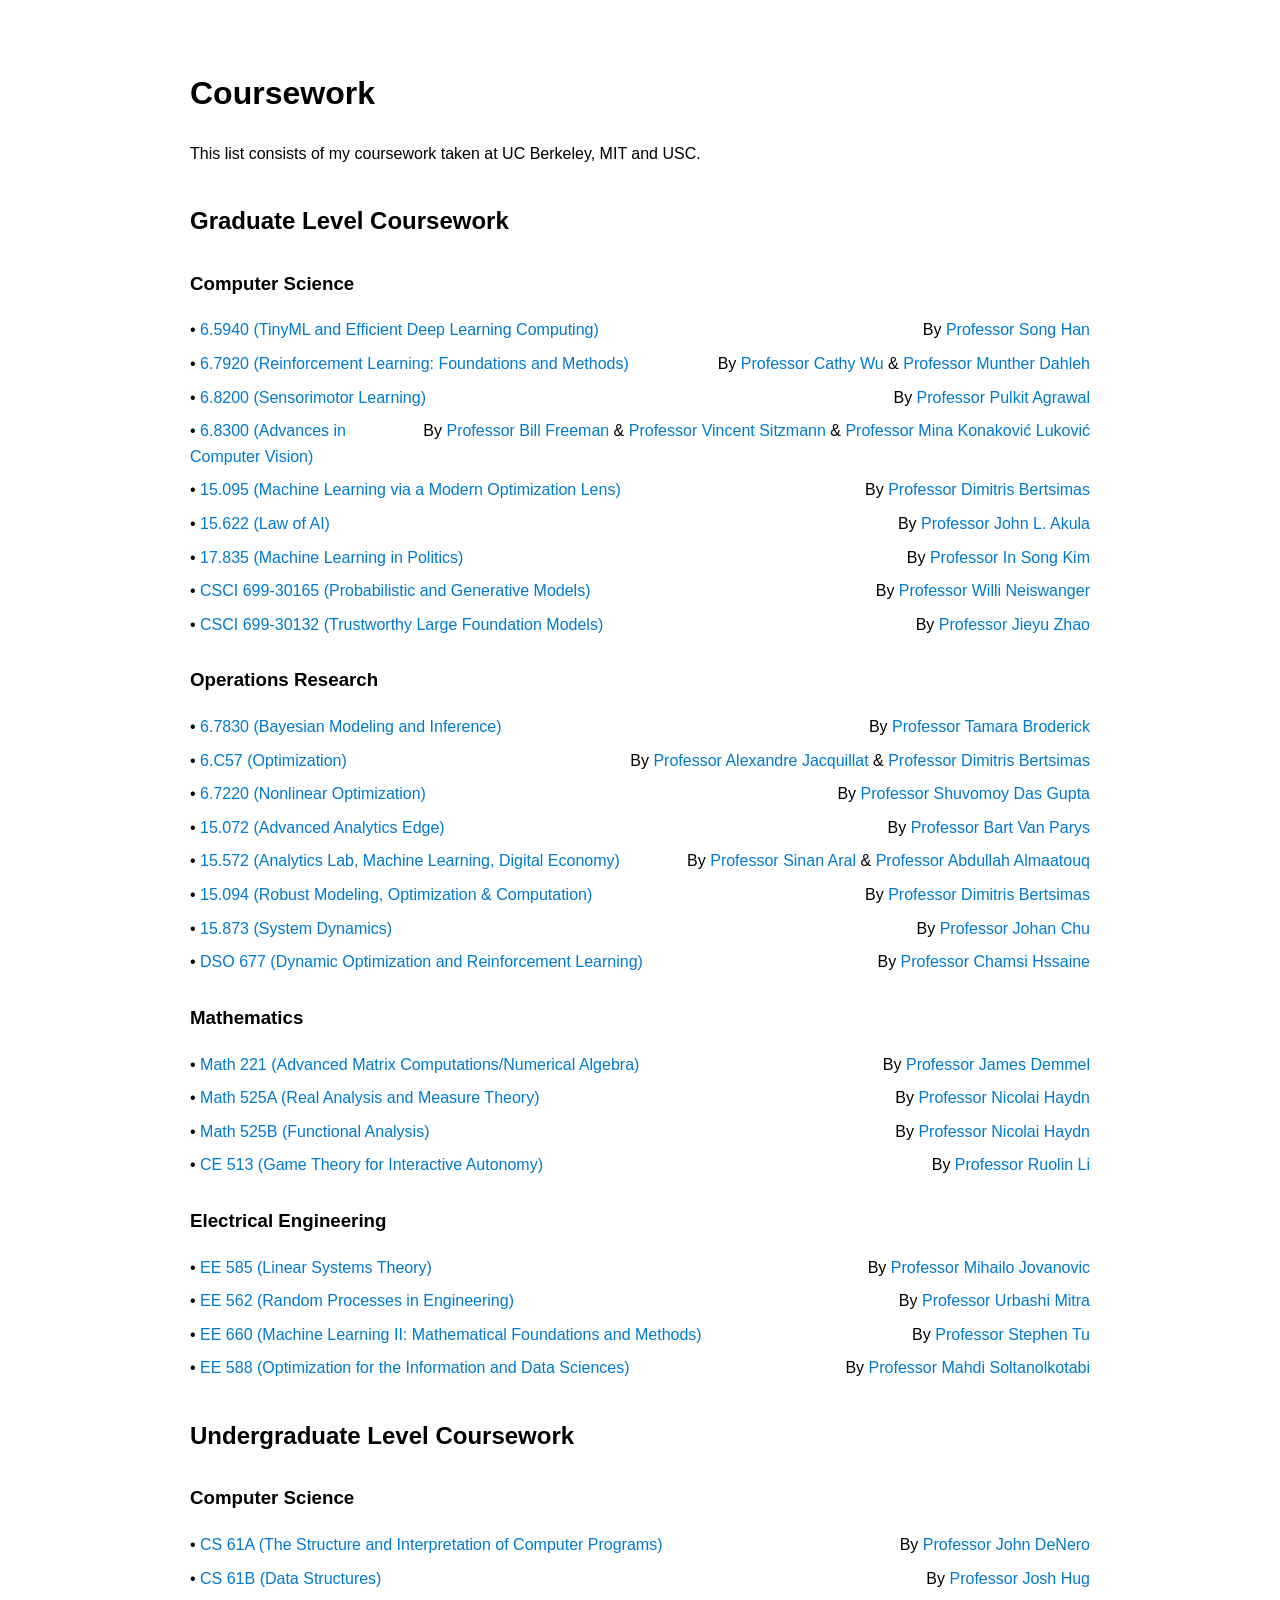
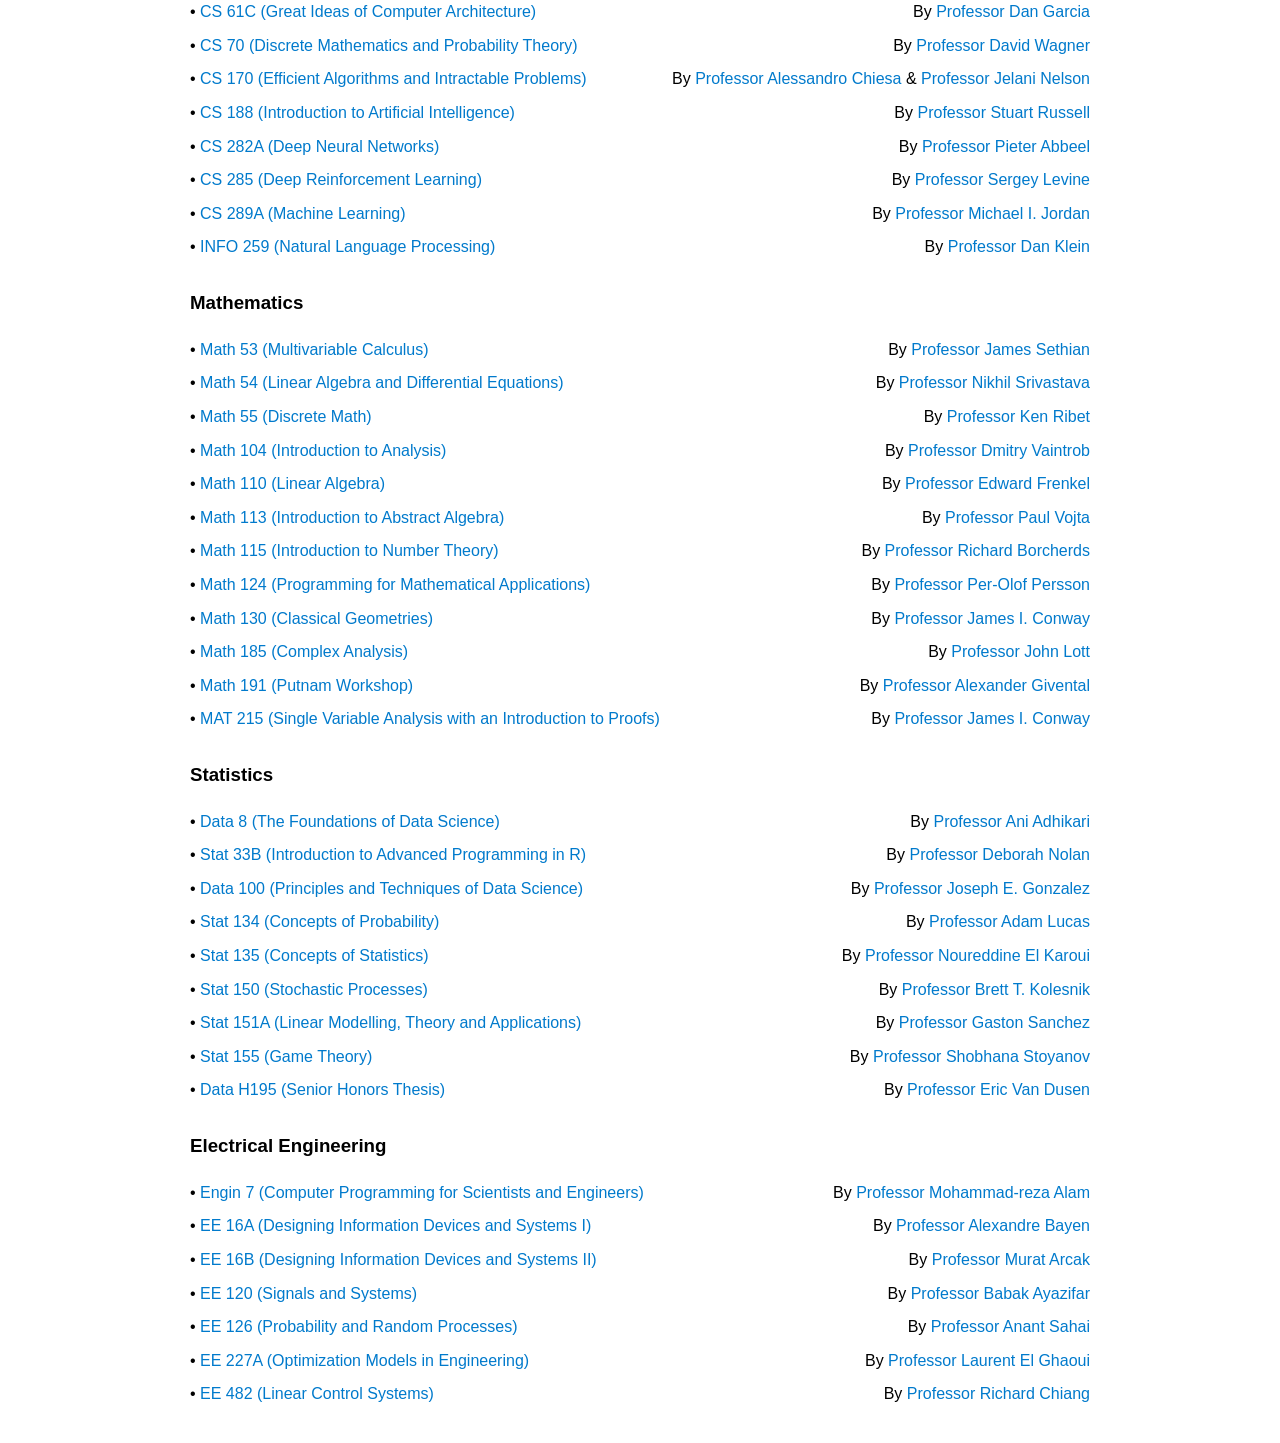
==== commit 3be9864c: "Update coursework: update professor links and names; add multiple instructors for 6.8300" ====
--- a/coursework.html
+++ b/coursework.html
@@ -47,9 +47,9 @@
   <h3>Computer Science</h3>
   <ul class="course-list">
     <li><span class="course-title">&bull; <a href="https://hanlab.mit.edu/6.5940" target="_blank">6.5940 (TinyML and Efficient Deep Learning Computing)</a></span><span class="course-professor">By <a href="https://hanlab.mit.edu/songhan" target="_blank">Professor&nbsp;Song&nbsp;Han</a></span></li>
-    <li><span class="course-title">&bull; <a href="https://web.mit.edu/6.7920" target="_blank">6.7920 (Reinforcement Learning: Foundations and Methods)</a></span><span class="course-professor">By <a href="https://cee.mit.edu/people_individual/wu-yuhan-cathy/" target="_blank">Professor&nbsp;Cathy&nbsp;Wu</a> &amp; <a href="https://idss.mit.edu/people/munther-dahleh/" target="_blank">Professor&nbsp;Munther&nbsp;Dahleh</a></span></li>
-    <li><span class="course-title">&bull; <a href="https://pulkitag.github.io/6.8200" target="_blank">6.8200 (Sensorimotor Learning)</a></span><span class="course-professor">By <a href="https://pulkitag.github.io" target="_blank">Professor&nbsp;Pulkit&nbsp;Agrawal</a></span></li>
-    <li><span class="course-title">&bull; <a href="http://6.8300.csail.mit.edu/sp23/" target="_blank">6.8300 (Advances in Computer Vision)</a></span><span class="course-professor">By <a href="https://sitzmann.dev" target="_blank">Professor&nbsp;Vincent&nbsp;Sitzmann</a></span></li>
+    <li><span class="course-title">&bull; <a href="https://web.mit.edu/6.7920" target="_blank">6.7920 (Reinforcement Learning: Foundations and Methods)</a></span><span class="course-professor">By <a href="http://www.wucathy.com/blog/" target="_blank">Professor&nbsp;Cathy&nbsp;Wu</a> &amp; <a href="https://idss.mit.edu/people/munther-dahleh/" target="_blank">Professor&nbsp;Munther&nbsp;Dahleh</a></span></li>
+    <li><span class="course-title">&bull; <a href="https://pulkitag.github.io/6.8200" target="_blank">6.8200 (Sensorimotor Learning)</a></span><span class="course-professor">By <a href="https://people.csail.mit.edu/pulkitag/" target="_blank">Professor&nbsp;Pulkit&nbsp;Agrawal</a></span></li>
+    <li><span class="course-title">&bull; <a href="http://6.8300.csail.mit.edu/sp23/" target="_blank">6.8300 (Advances in Computer Vision)</a></span><span class="course-professor">By <a href="http://billf.mit.edu/" target="_blank">Professor&nbsp;Bill&nbsp;Freeman</a> &amp; <a href="https://sitzmann.dev" target="_blank">Professor&nbsp;Vincent&nbsp;Sitzmann</a> &amp; <a href="https://people.csail.mit.edu/mina" target="_blank">Professor&nbsp;Mina&nbsp;Konaković&nbsp;Luković</a></span></li>
     <li><span class="course-title">&bull; <a href="https://colinpawlowski.com/" target="_blank">15.095 (Machine Learning via a Modern Optimization Lens)</a></span><span class="course-professor">By <a href="https://mitsloan.mit.edu/faculty/directory/dimitris-bertsimas" target="_blank">Professor&nbsp;Dimitris&nbsp;Bertsimas</a></span></li>
     <li><span class="course-title">&bull; <a href="https://orbit.mit.edu" target="_blank">15.622 (Law of AI)</a></span><span class="course-professor">By <a href="http://mitmgmtfaculty.mit.edu/jakula" target="_blank">Professor&nbsp;John&nbsp;L.&nbsp;Akula</a></span></li>
     <li><span class="course-title">&bull; <a href="https://web.mit.edu" target="_blank">17.835 (Machine Learning in Politics)</a></span><span class="course-professor">By <a href="https://polisci.mit.edu/people/song-kim" target="_blank">Professor&nbsp;In&nbsp;Song&nbsp;Kim</a></span></li>
@@ -60,7 +60,7 @@
   <h3>Operations Research</h3>
   <ul class="course-list">
     <li><span class="course-title">&bull; <a href="https://tamarabroderick.com" target="_blank">6.7830 (Bayesian Modeling and Inference)</a></span><span class="course-professor">By <a href="https://tamarabroderick.com" target="_blank">Professor&nbsp;Tamara&nbsp;Broderick</a></span></li>
-    <li><span class="course-title">&bull; <a href="https://computing.mit.edu" target="_blank">6.C57 (Optimization)</a></span><span class="course-professor">By <a href="https://mitsloan.mit.edu/faculty/directory/antoine-jacquillat" target="_blank">Professor&nbsp;Antoine&nbsp;Jacquillat</a> &amp; <a href="https://mitsloan.mit.edu/faculty/directory/dimitris-bertsimas" target="_blank">Professor&nbsp;Dimitris&nbsp;Bertsimas</a></span></li>
+    <li><span class="course-title">&bull; <a href="https://computing.mit.edu" target="_blank">6.C57 (Optimization)</a></span><span class="course-professor">By <a href="https://mitsloan.mit.edu/faculty/directory/alexandre-jacquillat" target="_blank">Professor&nbsp;Alexandre&nbsp;Jacquillat</a> &amp; <a href="https://mitsloan.mit.edu/faculty/directory/dimitris-bertsimas" target="_blank">Professor&nbsp;Dimitris&nbsp;Bertsimas</a></span></li>
     <li><span class="course-title">&bull; <a href="https://www.mit.edu" target="_blank">6.7220 (Nonlinear Optimization)</a></span><span class="course-professor">By <a href="https://shuvomoy.github.io" target="_blank">Professor&nbsp;Shuvomoy&nbsp;Das&nbsp;Gupta</a></span></li>
     <li><span class="course-title">&bull; <a href="https://ocw.mit.edu" target="_blank">15.072 (Advanced Analytics Edge)</a></span><span class="course-professor">By <a href="https://www.vanparys.xyz/" target="_blank">Professor&nbsp;Bart&nbsp;Van&nbsp;Parys</a></span></li>
     <li><span class="course-title">&bull; <a href="https://mitsloan.mit.edu" target="_blank">15.572 (Analytics Lab, Machine Learning, Digital Economy)</a></span><span class="course-professor">By <a href="http://www.sinanaral.io" target="_blank">Professor&nbsp;Sinan&nbsp;Aral</a> &amp; <a href="https://amaatouq.io" target="_blank">Professor&nbsp;Abdullah&nbsp;Almaatouq</a></span></li>
@@ -90,8 +90,8 @@
   <h2>Undergraduate Level Coursework</h2>
   <h3>Computer Science</h3>
   <ul class="course-list">
-    <li><span class="course-title">&bull; <a href="https://cs61a.org" target="_blank">CS&nbsp;61A (The Structure and Interpretation of Computer Programs)</a></span><span class="course-professor">By <a href="https://people.eecs.berkeley.edu/~jduenero" target="_blank">Professor&nbsp;John&nbsp;DeNero</a></span></li>
-    <li><span class="course-title">&bull; <a href="https://sp19.datastructur.es" target="_blank">CS&nbsp;61B (Data Structures)</a></span><span class="course-professor">By <a href="https://hug.cs.berkeley.edu" target="_blank">Professor&nbsp;Josh&nbsp;Hug</a></span></li>
+    <li><span class="course-title">&bull; <a href="https://cs61a.org" target="_blank">CS&nbsp;61A (The Structure and Interpretation of Computer Programs)</a></span><span class="course-professor">By <a href="https://denero.org" target="_blank">Professor&nbsp;John&nbsp;DeNero</a></span></li>
+    <li><span class="course-title">&bull; <a href="https://sp19.datastructur.es" target="_blank">CS&nbsp;61B (Data Structures)</a></span><span class="course-professor">By <a href="https://www2.eecs.berkeley.edu/Faculty/Homepages/joshhug.html" target="_blank">Professor&nbsp;Josh&nbsp;Hug</a></span></li>
     <li><span class="course-title">&bull; <a href="https://cs61c.org" target="_blank">CS&nbsp;61C (Great Ideas of Computer Architecture)</a></span><span class="course-professor">By <a href="https://people.eecs.berkeley.edu/~ddgarcia/" target="_blank">Professor&nbsp;Dan&nbsp;Garcia</a></span></li>
     <li><span class="course-title">&bull; <a href="https://www.eecs70.org" target="_blank">CS&nbsp;70 (Discrete Mathematics and Probability Theory)</a></span><span class="course-professor">By <a href="https://people.eecs.berkeley.edu/~daw/" target="_blank">Professor&nbsp;David&nbsp;Wagner</a></span></li>
     <li><span class="course-title">&bull; <a href="https://cs170.org" target="_blank">CS&nbsp;170 (Efficient Algorithms and Intractable Problems)</a></span><span class="course-professor">By <a href="https://ic-people.epfl.ch/~achiesa/" target="_blank">Professor&nbsp;Alessandro&nbsp;Chiesa</a> &amp; <a href="https://people.eecs.berkeley.edu/~minilek/" target="_blank">Professor&nbsp;Jelani&nbsp;Nelson</a></span></li>
@@ -111,10 +111,10 @@
     <li><span class="course-title">&bull; <a href="https://math.berkeley.edu" target="_blank">Math&nbsp;110 (Linear Algebra)</a></span><span class="course-professor">By <a href="https://www.edwardfrenkel.com/" target="_blank">Professor&nbsp;Edward&nbsp;Frenkel</a></span></li>
     <li><span class="course-title">&bull; <a href="https://brainload.github.io" target="_blank">Math&nbsp;113 (Introduction to Abstract Algebra)</a></span><span class="course-professor">By <a href="https://math.berkeley.edu/~vojta" target="_blank">Professor&nbsp;Paul&nbsp;Vojta</a></span></li>
     <li><span class="course-title">&bull; <a href="https://math.berkeley.edu" target="_blank">Math&nbsp;115 (Introduction to Number Theory)</a></span><span class="course-professor">By <a href="https://math.berkeley.edu/~reb/" target="_blank">Professor&nbsp;Richard&nbsp;Borcherds</a></span></li>
-    <li><span class="course-title">&bull; <a href="https://persson.berkeley.edu" target="_blank">Math&nbsp;124 (Programming for Mathematical Applications)</a></span><span class="course-professor">By <a href="https://persson.berkeley.edu" target="_blank">Professor&nbsp;Justin&nbsp;Persson</a></span></li>
-    <li><span class="course-title">&bull; <a href="https://dongryul-kim.github.io" target="_blank">Math&nbsp;130 (Classical Geometries)</a></span><span class="course-professor">By <a href="https://dongryul-kim.github.io" target="_blank">Professor&nbsp;Dongryul&nbsp;Kim</a></span></li>
+    <li><span class="course-title">&bull; <a href="https://persson.berkeley.edu" target="_blank">Math&nbsp;124 (Programming for Mathematical Applications)</a></span><span class="course-professor">By <a href="https://persson.berkeley.edu" target="_blank">Professor&nbsp;Per-Olof&nbsp;Persson</a></span></li>
+    <li><span class="course-title">&bull; <a href="https://dongryul-kim.github.io" target="_blank">Math&nbsp;130 (Classical Geometries)</a></span><span class="course-professor">By <a href="https://www.jiconway.com/" target="_blank">Professor&nbsp;James&nbsp;I.&nbsp;Conway</a></span></li>
     <li><span class="course-title">&bull; <a href="https://math.berkeley.edu" target="_blank">Math&nbsp;185 (Complex Analysis)</a></span><span class="course-professor">By <a href="https://math.berkeley.edu/~lott/" target="_blank">Professor&nbsp;John&nbsp;Lott</a></span></li>
-    <li><span class="course-title">&bull; <a href="https://math.berkeley.edu" target="_blank">Math&nbsp;191 (Putnam Workshop)</a></span><span class="course-professor">By <a href="https://math.berkeley.edu/~givental" target="_blank">Professor&nbsp;Alexander&nbsp;Givental</a></span></li>
+    <li><span class="course-title">&bull; <a href="https://math.berkeley.edu" target="_blank">Math&nbsp;191 (Putnam Workshop)</a></span><span class="course-professor">By <a href="https://math.berkeley.edu/people/faculty/alexander-givental" target="_blank">Professor&nbsp;Alexander&nbsp;Givental</a></span></li>
     <li><span class="course-title">&bull; <a href="https://www.math.princeton.edu" target="_blank">MAT&nbsp;215 (Single Variable Analysis with an Introduction to Proofs)</a></span><span class="course-professor">By <a href="https://www.math.princeton.edu/~conway" target="_blank">Professor&nbsp;James&nbsp;I.&nbsp;Conway</a></span></li>
   </ul>
 
@@ -135,7 +135,7 @@
   <ul class="course-list">
     <li><span class="course-title">&bull; <a href="https://brainload.github.io" target="_blank">Engin&nbsp;7 (Computer Programming for Scientists and Engineers)</a></span><span class="course-professor">By <a href="https://me.berkeley.edu/people/m-reza-alam/" target="_blank">Professor&nbsp;Mohammad-reza&nbsp;Alam</a></span></li>
     <li><span class="course-title">&bull; <a href="https://www2.eecs.berkeley.edu" target="_blank">EE&nbsp;16A (Designing Information Devices and Systems&nbsp;I)</a></span><span class="course-professor">By <a href="https://bayen.berkeley.edu" target="_blank">Professor&nbsp;Alexandre&nbsp;Bayen</a></span></li>
-    <li><span class="course-title">&bull; <a href="https://www2.eecs.berkeley.edu" target="_blank">EE&nbsp;16B (Designing Information Devices and Systems&nbsp;II)</a></span><span class="course-professor">By <a href="https://people.eecs.berkeley.edu/~arafael" target="_blank">Professor&nbsp;Murat&nbsp;Arcak</a></span></li>
+    <li><span class="course-title">&bull; <a href="https://www2.eecs.berkeley.edu" target="_blank">EE&nbsp;16B (Designing Information Devices and Systems&nbsp;II)</a></span><span class="course-professor">By <a href="https://www2.eecs.berkeley.edu/Faculty/Homepages/arcak.html" target="_blank">Professor&nbsp;Murat&nbsp;Arcak</a></span></li>
     <li><span class="course-title">&bull; <a href="https://www2.eecs.berkeley.edu" target="_blank">EE&nbsp;120 (Signals and Systems)</a></span><span class="course-professor">By <a href="https://www2.eecs.berkeley.edu/Faculty/Homepages/ayazifar.html" target="_blank">Professor&nbsp;Babak&nbsp;Ayazifar</a></span></li>
     <li><span class="course-title">&bull; <a href="https://www2.eecs.berkeley.edu" target="_blank">EE&nbsp;126 (Probability and Random Processes)</a></span><span class="course-professor">By <a href="https://people.eecs.berkeley.edu/~anant" target="_blank">Professor&nbsp;Anant&nbsp;Sahai</a></span></li>
     <li><span class="course-title">&bull; <a href="https://sites.google.com" target="_blank">EE&nbsp;227A (Optimization Models in Engineering)</a></span><span class="course-professor">By <a href="https://people.eecs.berkeley.edu/~elghaoui" target="_blank">Professor&nbsp;Laurent&nbsp;El&nbsp;Ghaoui</a></span></li>
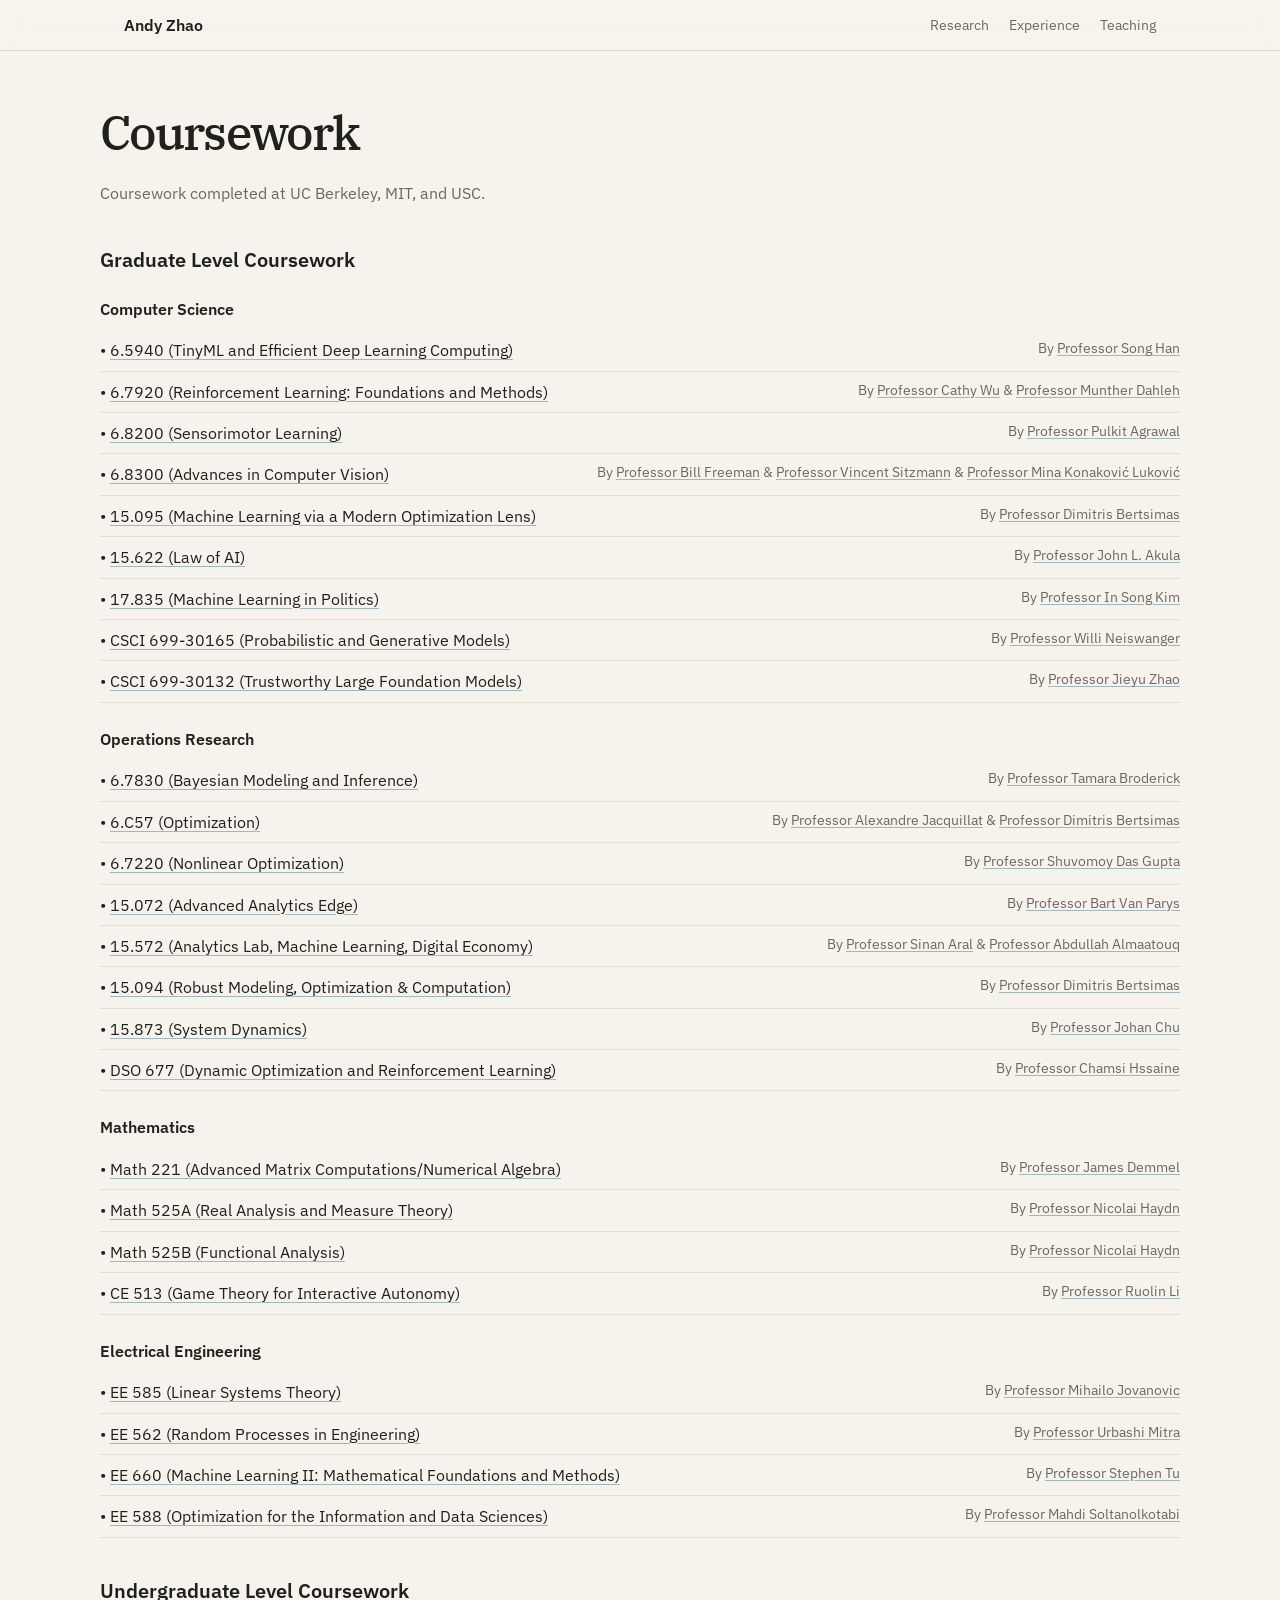
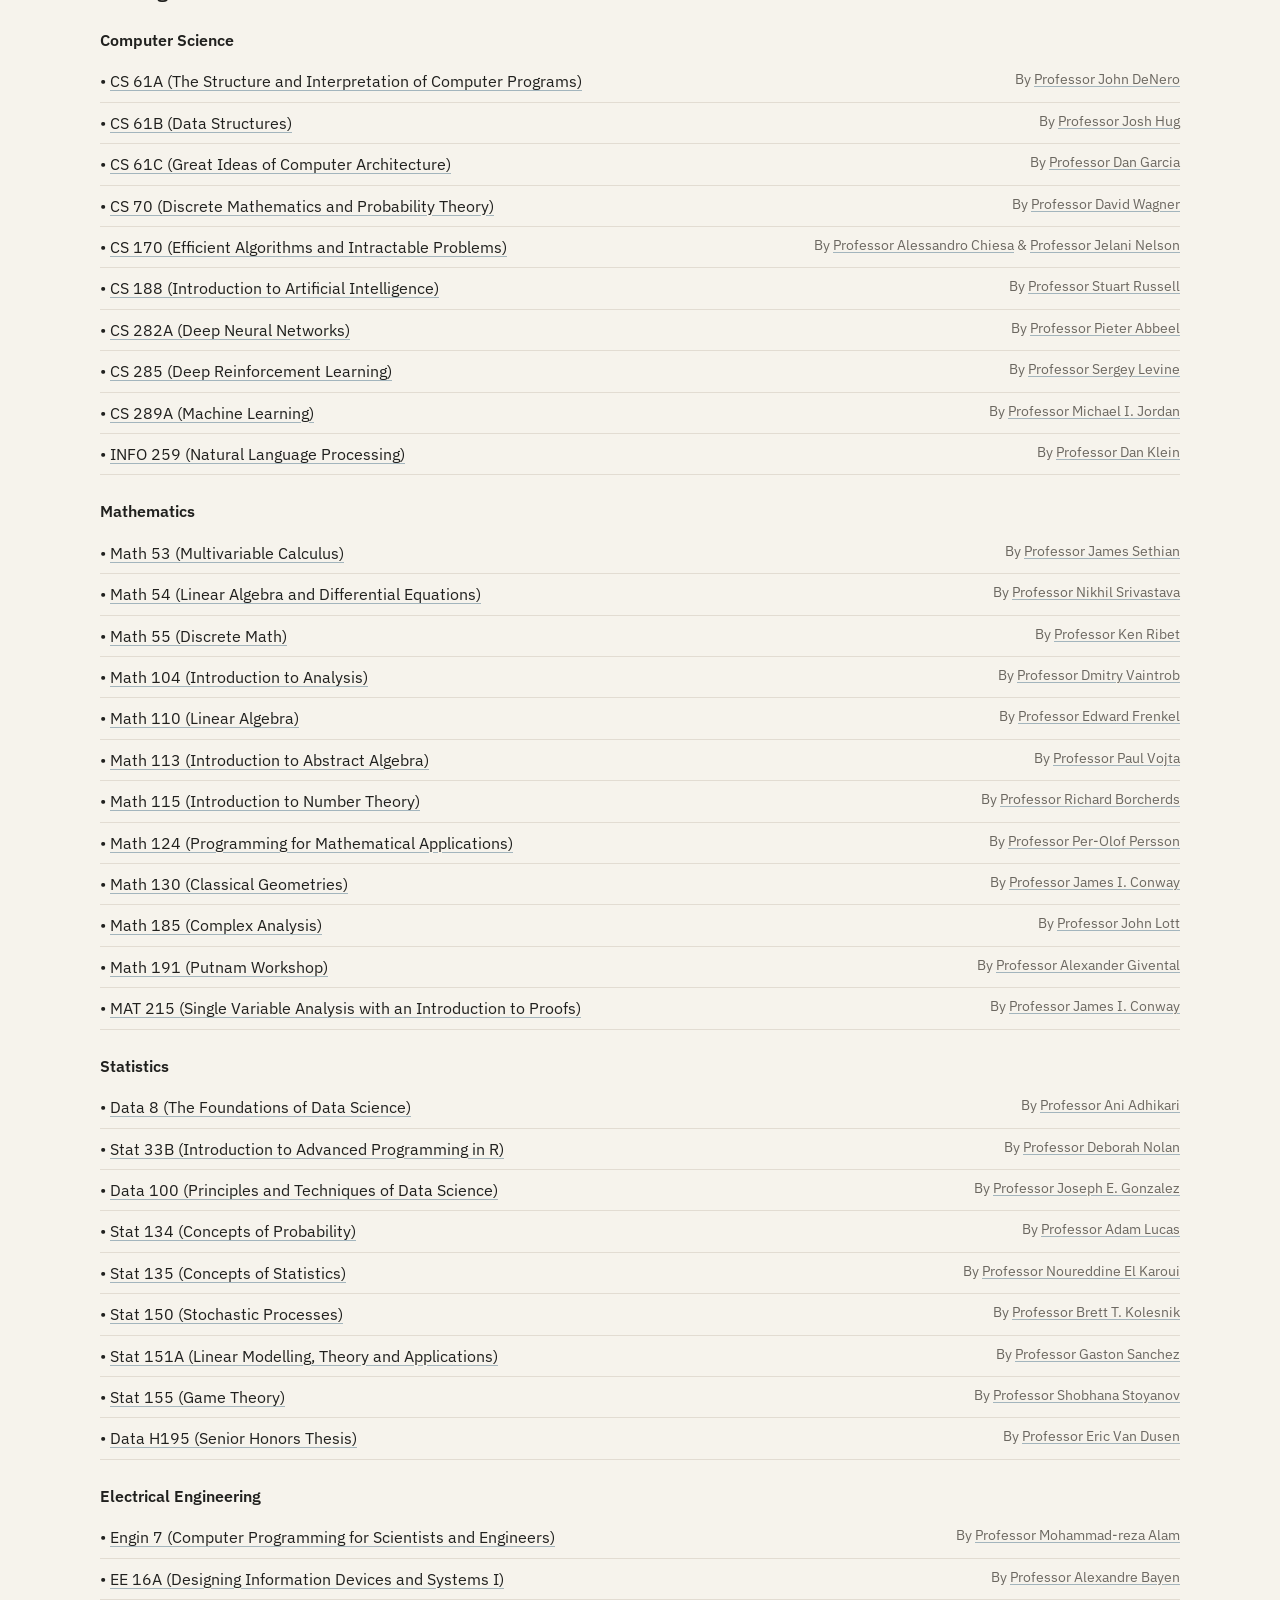
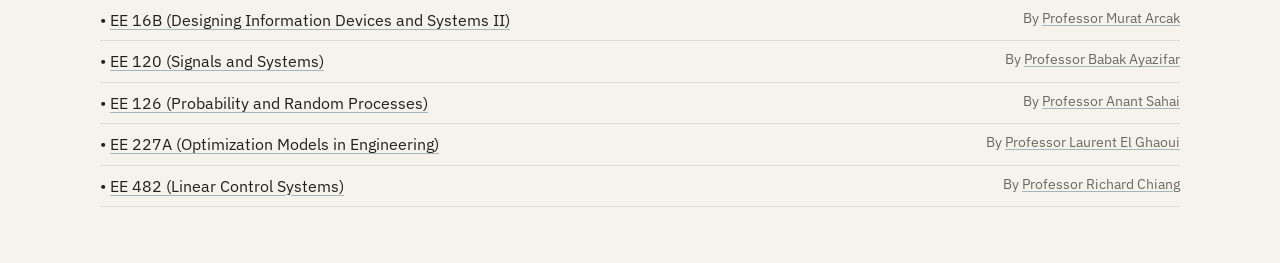
==== commit 8c47721a: "Redesign academic homepage and add interactive sections" ====
--- a/coursework.html
+++ b/coursework.html
@@ -4,144 +4,126 @@
   <meta charset="UTF-8">
   <meta name="viewport" content="width=device-width, initial-scale=1.0">
   <title>Coursework – Andy (Zehao) Zhao</title>
-  <style>
-    body {
-      font-family: Arial, Helvetica, sans-serif;
-      max-width: 900px;
-      margin: 0 auto;
-      padding: 20px;
-      line-height: 1.6;
-    }
-    h1, h2, h3 {
-      margin-top: 1.5em;
-    }
-    /* Style for course lists */
-    .course-list {
-      list-style-type: none;
-      padding-left: 0;
-    }
-    .course-list li {
-      display: flex;
-      justify-content: space-between;
-      align-items: flex-start;
-      margin-bottom: 8px;
-    }
-    .course-list li .course-title {
-      flex: 1;
-    }
-    .course-list li .course-professor {
-      white-space: nowrap;
-      margin-left: 10px;
-    }
-    a {
-      color: #007acc;
-      text-decoration: none;
-    }
-  </style>
+  <link rel="preconnect" href="https://fonts.googleapis.com">
+  <link rel="preconnect" href="https://fonts.gstatic.com" crossorigin>
+  <link href="https://fonts.googleapis.com/css2?family=IBM+Plex+Sans:wght@400;500;600&amp;family=IBM+Plex+Serif:wght@500&amp;display=swap" rel="stylesheet">
+  <link rel="stylesheet" href="homepage.css">
 </head>
 <body>
+  <nav class="site-nav" aria-label="Primary navigation">
+    <div class="site-nav-inner">
+      <a class="site-wordmark" href="index.html">Andy Zhao</a>
+      <div class="site-nav-links">
+        <a href="index.html#research">Research</a>
+        <a href="index.html#experience">Experience</a>
+        <a href="teaching.html">Teaching</a>
+      </div>
+    </div>
+  </nav>
+  <main class="page subpage">
   <h1>Coursework</h1>
-  <p>This list consists of my coursework taken at UC&nbsp;Berkeley, MIT and USC.</p>
+  <p class="subpage-intro">Coursework completed at UC Berkeley, MIT, and USC.</p>
 
   <h2>Graduate Level Coursework</h2>
   <h3>Computer Science</h3>
   <ul class="course-list">
-    <li><span class="course-title">&bull; <a href="https://hanlab.mit.edu/6.5940" target="_blank">6.5940 (TinyML and Efficient Deep Learning Computing)</a></span><span class="course-professor">By <a href="https://hanlab.mit.edu/songhan" target="_blank">Professor&nbsp;Song&nbsp;Han</a></span></li>
-    <li><span class="course-title">&bull; <a href="https://web.mit.edu/6.7920" target="_blank">6.7920 (Reinforcement Learning: Foundations and Methods)</a></span><span class="course-professor">By <a href="http://www.wucathy.com/blog/" target="_blank">Professor&nbsp;Cathy&nbsp;Wu</a> &amp; <a href="https://idss.mit.edu/people/munther-dahleh/" target="_blank">Professor&nbsp;Munther&nbsp;Dahleh</a></span></li>
-    <li><span class="course-title">&bull; <a href="https://pulkitag.github.io/6.8200" target="_blank">6.8200 (Sensorimotor Learning)</a></span><span class="course-professor">By <a href="https://people.csail.mit.edu/pulkitag/" target="_blank">Professor&nbsp;Pulkit&nbsp;Agrawal</a></span></li>
-    <li><span class="course-title">&bull; <a href="http://6.8300.csail.mit.edu/sp23/" target="_blank">6.8300 (Advances in Computer Vision)</a></span><span class="course-professor">By <a href="http://billf.mit.edu/" target="_blank">Professor&nbsp;Bill&nbsp;Freeman</a> &amp; <a href="https://sitzmann.dev" target="_blank">Professor&nbsp;Vincent&nbsp;Sitzmann</a> &amp; <a href="https://people.csail.mit.edu/mina" target="_blank">Professor&nbsp;Mina&nbsp;Konaković&nbsp;Luković</a></span></li>
-    <li><span class="course-title">&bull; <a href="https://colinpawlowski.com/" target="_blank">15.095 (Machine Learning via a Modern Optimization Lens)</a></span><span class="course-professor">By <a href="https://mitsloan.mit.edu/faculty/directory/dimitris-bertsimas" target="_blank">Professor&nbsp;Dimitris&nbsp;Bertsimas</a></span></li>
-    <li><span class="course-title">&bull; <a href="https://orbit.mit.edu" target="_blank">15.622 (Law of AI)</a></span><span class="course-professor">By <a href="http://mitmgmtfaculty.mit.edu/jakula" target="_blank">Professor&nbsp;John&nbsp;L.&nbsp;Akula</a></span></li>
-    <li><span class="course-title">&bull; <a href="https://web.mit.edu" target="_blank">17.835 (Machine Learning in Politics)</a></span><span class="course-professor">By <a href="https://polisci.mit.edu/people/song-kim" target="_blank">Professor&nbsp;In&nbsp;Song&nbsp;Kim</a></span></li>
-    <li><span class="course-title">&bull; <a href="https://willieneis.github.io" target="_blank">CSCI&nbsp;699-30165 (Probabilistic and Generative Models)</a></span><span class="course-professor">By <a href="https://willieneis.github.io" target="_blank">Professor&nbsp;Willi&nbsp;Neiswanger</a></span></li>
-    <li><span class="course-title">&bull; <a href="https://jyzhao.net" target="_blank">CSCI&nbsp;699-30132 (Trustworthy Large Foundation Models)</a></span><span class="course-professor">By <a href="https://jyzhao.net" target="_blank">Professor&nbsp;Jieyu&nbsp;Zhao</a></span></li>
+    <li><span class="course-title">&bull; <a href="https://hanlab.mit.edu/6.5940" target="_blank" rel="noopener noreferrer">6.5940 (TinyML and Efficient Deep Learning Computing)</a></span><span class="course-professor">By <a href="https://hanlab.mit.edu/songhan" target="_blank" rel="noopener noreferrer">Professor&nbsp;Song&nbsp;Han</a></span></li>
+    <li><span class="course-title">&bull; <a href="https://web.mit.edu/6.7920" target="_blank" rel="noopener noreferrer">6.7920 (Reinforcement Learning: Foundations and Methods)</a></span><span class="course-professor">By <a href="http://www.wucathy.com/blog/" target="_blank" rel="noopener noreferrer">Professor&nbsp;Cathy&nbsp;Wu</a> &amp; <a href="https://idss.mit.edu/people/munther-dahleh/" target="_blank" rel="noopener noreferrer">Professor&nbsp;Munther&nbsp;Dahleh</a></span></li>
+    <li><span class="course-title">&bull; <a href="https://pulkitag.github.io/6.8200" target="_blank" rel="noopener noreferrer">6.8200 (Sensorimotor Learning)</a></span><span class="course-professor">By <a href="https://people.csail.mit.edu/pulkitag/" target="_blank" rel="noopener noreferrer">Professor&nbsp;Pulkit&nbsp;Agrawal</a></span></li>
+    <li><span class="course-title">&bull; <a href="http://6.8300.csail.mit.edu/sp23/" target="_blank" rel="noopener noreferrer">6.8300 (Advances in Computer Vision)</a></span><span class="course-professor">By <a href="http://billf.mit.edu/" target="_blank" rel="noopener noreferrer">Professor&nbsp;Bill&nbsp;Freeman</a> &amp; <a href="https://sitzmann.dev" target="_blank" rel="noopener noreferrer">Professor&nbsp;Vincent&nbsp;Sitzmann</a> &amp; <a href="https://people.csail.mit.edu/mina" target="_blank" rel="noopener noreferrer">Professor&nbsp;Mina&nbsp;Konaković&nbsp;Luković</a></span></li>
+    <li><span class="course-title">&bull; <a href="https://colinpawlowski.com/" target="_blank" rel="noopener noreferrer">15.095 (Machine Learning via a Modern Optimization Lens)</a></span><span class="course-professor">By <a href="https://mitsloan.mit.edu/faculty/directory/dimitris-bertsimas" target="_blank" rel="noopener noreferrer">Professor&nbsp;Dimitris&nbsp;Bertsimas</a></span></li>
+    <li><span class="course-title">&bull; <a href="https://orbit.mit.edu" target="_blank" rel="noopener noreferrer">15.622 (Law of AI)</a></span><span class="course-professor">By <a href="http://mitmgmtfaculty.mit.edu/jakula" target="_blank" rel="noopener noreferrer">Professor&nbsp;John&nbsp;L.&nbsp;Akula</a></span></li>
+    <li><span class="course-title">&bull; <a href="https://web.mit.edu" target="_blank" rel="noopener noreferrer">17.835 (Machine Learning in Politics)</a></span><span class="course-professor">By <a href="https://polisci.mit.edu/people/song-kim" target="_blank" rel="noopener noreferrer">Professor&nbsp;In&nbsp;Song&nbsp;Kim</a></span></li>
+    <li><span class="course-title">&bull; <a href="https://willieneis.github.io" target="_blank" rel="noopener noreferrer">CSCI&nbsp;699-30165 (Probabilistic and Generative Models)</a></span><span class="course-professor">By <a href="https://willieneis.github.io" target="_blank" rel="noopener noreferrer">Professor&nbsp;Willi&nbsp;Neiswanger</a></span></li>
+    <li><span class="course-title">&bull; <a href="https://jyzhao.net" target="_blank" rel="noopener noreferrer">CSCI&nbsp;699-30132 (Trustworthy Large Foundation Models)</a></span><span class="course-professor">By <a href="https://jyzhao.net" target="_blank" rel="noopener noreferrer">Professor&nbsp;Jieyu&nbsp;Zhao</a></span></li>
   </ul>
 
   <h3>Operations Research</h3>
   <ul class="course-list">
-    <li><span class="course-title">&bull; <a href="https://tamarabroderick.com" target="_blank">6.7830 (Bayesian Modeling and Inference)</a></span><span class="course-professor">By <a href="https://tamarabroderick.com" target="_blank">Professor&nbsp;Tamara&nbsp;Broderick</a></span></li>
-    <li><span class="course-title">&bull; <a href="https://computing.mit.edu" target="_blank">6.C57 (Optimization)</a></span><span class="course-professor">By <a href="https://mitsloan.mit.edu/faculty/directory/alexandre-jacquillat" target="_blank">Professor&nbsp;Alexandre&nbsp;Jacquillat</a> &amp; <a href="https://mitsloan.mit.edu/faculty/directory/dimitris-bertsimas" target="_blank">Professor&nbsp;Dimitris&nbsp;Bertsimas</a></span></li>
-    <li><span class="course-title">&bull; <a href="https://www.mit.edu" target="_blank">6.7220 (Nonlinear Optimization)</a></span><span class="course-professor">By <a href="https://shuvomoy.github.io" target="_blank">Professor&nbsp;Shuvomoy&nbsp;Das&nbsp;Gupta</a></span></li>
-    <li><span class="course-title">&bull; <a href="https://ocw.mit.edu" target="_blank">15.072 (Advanced Analytics Edge)</a></span><span class="course-professor">By <a href="https://www.vanparys.xyz/" target="_blank">Professor&nbsp;Bart&nbsp;Van&nbsp;Parys</a></span></li>
-    <li><span class="course-title">&bull; <a href="https://mitsloan.mit.edu" target="_blank">15.572 (Analytics Lab, Machine Learning, Digital Economy)</a></span><span class="course-professor">By <a href="http://www.sinanaral.io" target="_blank">Professor&nbsp;Sinan&nbsp;Aral</a> &amp; <a href="https://amaatouq.io" target="_blank">Professor&nbsp;Abdullah&nbsp;Almaatouq</a></span></li>
-    <li><span class="course-title">&bull; <a href="https://dspace.mit.edu" target="_blank">15.094 (Robust Modeling, Optimization &amp; Computation)</a></span><span class="course-professor">By <a href="https://mitsloan.mit.edu/faculty/directory/dimitris-bertsimas" target="_blank">Professor&nbsp;Dimitris&nbsp;Bertsimas</a></span></li>
-    <li><span class="course-title">&bull; <a href="https://lmas-mobile.mit.edu" target="_blank">15.873 (System Dynamics)</a></span><span class="course-professor">By <a href="https://mitsloan.mit.edu/faculty/directory/johan-chu" target="_blank">Professor&nbsp;Johan&nbsp;Chu</a></span></li>
+    <li><span class="course-title">&bull; <a href="https://tamarabroderick.com" target="_blank" rel="noopener noreferrer">6.7830 (Bayesian Modeling and Inference)</a></span><span class="course-professor">By <a href="https://tamarabroderick.com" target="_blank" rel="noopener noreferrer">Professor&nbsp;Tamara&nbsp;Broderick</a></span></li>
+    <li><span class="course-title">&bull; <a href="https://computing.mit.edu" target="_blank" rel="noopener noreferrer">6.C57 (Optimization)</a></span><span class="course-professor">By <a href="https://mitsloan.mit.edu/faculty/directory/alexandre-jacquillat" target="_blank" rel="noopener noreferrer">Professor&nbsp;Alexandre&nbsp;Jacquillat</a> &amp; <a href="https://mitsloan.mit.edu/faculty/directory/dimitris-bertsimas" target="_blank" rel="noopener noreferrer">Professor&nbsp;Dimitris&nbsp;Bertsimas</a></span></li>
+    <li><span class="course-title">&bull; <a href="https://www.mit.edu" target="_blank" rel="noopener noreferrer">6.7220 (Nonlinear Optimization)</a></span><span class="course-professor">By <a href="https://shuvomoy.github.io" target="_blank" rel="noopener noreferrer">Professor&nbsp;Shuvomoy&nbsp;Das&nbsp;Gupta</a></span></li>
+    <li><span class="course-title">&bull; <a href="https://ocw.mit.edu" target="_blank" rel="noopener noreferrer">15.072 (Advanced Analytics Edge)</a></span><span class="course-professor">By <a href="https://www.vanparys.xyz/" target="_blank" rel="noopener noreferrer">Professor&nbsp;Bart&nbsp;Van&nbsp;Parys</a></span></li>
+    <li><span class="course-title">&bull; <a href="https://mitsloan.mit.edu" target="_blank" rel="noopener noreferrer">15.572 (Analytics Lab, Machine Learning, Digital Economy)</a></span><span class="course-professor">By <a href="http://www.sinanaral.io" target="_blank" rel="noopener noreferrer">Professor&nbsp;Sinan&nbsp;Aral</a> &amp; <a href="https://amaatouq.io" target="_blank" rel="noopener noreferrer">Professor&nbsp;Abdullah&nbsp;Almaatouq</a></span></li>
+    <li><span class="course-title">&bull; <a href="https://dspace.mit.edu" target="_blank" rel="noopener noreferrer">15.094 (Robust Modeling, Optimization &amp; Computation)</a></span><span class="course-professor">By <a href="https://mitsloan.mit.edu/faculty/directory/dimitris-bertsimas" target="_blank" rel="noopener noreferrer">Professor&nbsp;Dimitris&nbsp;Bertsimas</a></span></li>
+    <li><span class="course-title">&bull; <a href="https://lmas-mobile.mit.edu" target="_blank" rel="noopener noreferrer">15.873 (System Dynamics)</a></span><span class="course-professor">By <a href="https://mitsloan.mit.edu/faculty/directory/johan-chu" target="_blank" rel="noopener noreferrer">Professor&nbsp;Johan&nbsp;Chu</a></span></li>
     <!-- USC operations research -->
-    <li><span class="course-title">&bull; <a href="https://www.marshall.usc.edu/programs/graduate-programs/phd-program" target="_blank">DSO&nbsp;677 (Dynamic Optimization and Reinforcement Learning)</a></span><span class="course-professor">By <a href="https://sites.google.com/usc.edu/chamsi-hssaine" target="_blank">Professor&nbsp;Chamsi&nbsp;Hssaine</a></span></li>
+    <li><span class="course-title">&bull; <a href="https://www.marshall.usc.edu/programs/graduate-programs/phd-program" target="_blank" rel="noopener noreferrer">DSO&nbsp;677 (Dynamic Optimization and Reinforcement Learning)</a></span><span class="course-professor">By <a href="https://sites.google.com/usc.edu/chamsi-hssaine" target="_blank" rel="noopener noreferrer">Professor&nbsp;Chamsi&nbsp;Hssaine</a></span></li>
   </ul>
 
   <h3>Mathematics</h3>
   <ul class="course-list">
-    <li><span class="course-title">&bull; <a href="https://people.eecs.berkeley.edu/~demmel/cs221/" target="_blank">Math&nbsp;221 (Advanced Matrix Computations/Numerical Algebra)</a></span><span class="course-professor">By <a href="https://people.eecs.berkeley.edu/~demmel/" target="_blank">Professor&nbsp;James&nbsp;Demmel</a></span></li>
+    <li><span class="course-title">&bull; <a href="https://people.eecs.berkeley.edu/~demmel/cs221/" target="_blank" rel="noopener noreferrer">Math&nbsp;221 (Advanced Matrix Computations/Numerical Algebra)</a></span><span class="course-professor">By <a href="https://people.eecs.berkeley.edu/~demmel/" target="_blank" rel="noopener noreferrer">Professor&nbsp;James&nbsp;Demmel</a></span></li>
     <!-- USC graduate mathematics and game theory courses -->
-    <li><span class="course-title">&bull; <a href="https://dornsife.usc.edu/larry-goldstein/math-525a-real-analysis/" target="_blank">Math&nbsp;525A (Real Analysis and Measure Theory)</a></span><span class="course-professor">By <a href="https://dornsife.usc.edu/nicolai-haydn/" target="_blank">Professor&nbsp;Nicolai&nbsp;Haydn</a></span></li>
-    <li><span class="course-title">&bull; <a href="https://www.coursicle.com/usc/courses/MATH/525B/" target="_blank">Math&nbsp;525B (Functional Analysis)</a></span><span class="course-professor">By <a href="https://dornsife.usc.edu/nicolai-haydn/" target="_blank">Professor&nbsp;Nicolai&nbsp;Haydn</a></span></li>
-    <li><span class="course-title">&bull; <a href="https://www.coursicle.com/usc/courses/CE/513/" target="_blank">CE&nbsp;513 (Game Theory for Interactive Autonomy)</a></span><span class="course-professor">By <a href="https://viterbi.usc.edu/directory/faculty/Li/Ruolin" target="_blank">Professor&nbsp;Ruolin&nbsp;Li</a></span></li>
+    <li><span class="course-title">&bull; <a href="https://dornsife.usc.edu/larry-goldstein/math-525a-real-analysis/" target="_blank" rel="noopener noreferrer">Math&nbsp;525A (Real Analysis and Measure Theory)</a></span><span class="course-professor">By <a href="https://dornsife.usc.edu/nicolai-haydn/" target="_blank" rel="noopener noreferrer">Professor&nbsp;Nicolai&nbsp;Haydn</a></span></li>
+    <li><span class="course-title">&bull; <a href="https://www.coursicle.com/usc/courses/MATH/525B/" target="_blank" rel="noopener noreferrer">Math&nbsp;525B (Functional Analysis)</a></span><span class="course-professor">By <a href="https://dornsife.usc.edu/nicolai-haydn/" target="_blank" rel="noopener noreferrer">Professor&nbsp;Nicolai&nbsp;Haydn</a></span></li>
+    <li><span class="course-title">&bull; <a href="https://www.coursicle.com/usc/courses/CE/513/" target="_blank" rel="noopener noreferrer">CE&nbsp;513 (Game Theory for Interactive Autonomy)</a></span><span class="course-professor">By <a href="https://viterbi.usc.edu/directory/faculty/Li/Ruolin" target="_blank" rel="noopener noreferrer">Professor&nbsp;Ruolin&nbsp;Li</a></span></li>
   </ul>
 
   <h3>Electrical Engineering</h3>
   <ul class="course-list">
-    <li><span class="course-title">&bull; <a href="https://viterbi-web.usc.edu" target="_blank">EE&nbsp;585 (Linear Systems Theory)</a></span><span class="course-professor">By <a href="https://viterbi.usc.edu/directory/faculty/Jovanovic/Mihailo" target="_blank">Professor&nbsp;Mihailo&nbsp;Jovanovic</a></span></li>
-    <li><span class="course-title">&bull; <a href="https://web-app.usc.edu" target="_blank">EE&nbsp;562 (Random Processes in Engineering)</a></span><span class="course-professor">By <a href="https://viterbi.usc.edu/directory/faculty/Mitra/Urbashi" target="_blank">Professor&nbsp;Urbashi&nbsp;Mitra</a></span></li>
-    <li><span class="course-title">&bull; <a href="https://www.coursicle.com/usc/courses/EE/660/" target="_blank">EE&nbsp;660 (Machine Learning II: Mathematical Foundations and Methods)</a></span><span class="course-professor">By <a href="https://stephentu.github.io" target="_blank">Professor&nbsp;Stephen&nbsp;Tu</a></span></li>
-    <li><span class="course-title">&bull; <a href="https://www.coursicle.com/usc/courses/EE/588/" target="_blank">EE&nbsp;588 (Optimization for the Information and Data Sciences)</a></span><span class="course-professor">By <a href="https://viterbi.usc.edu/directory/faculty/Soltanolkotabi/Mahdi" target="_blank">Professor&nbsp;Mahdi&nbsp;Soltanolkotabi</a></span></li>
+    <li><span class="course-title">&bull; <a href="https://viterbi-web.usc.edu" target="_blank" rel="noopener noreferrer">EE&nbsp;585 (Linear Systems Theory)</a></span><span class="course-professor">By <a href="https://viterbi.usc.edu/directory/faculty/Jovanovic/Mihailo" target="_blank" rel="noopener noreferrer">Professor&nbsp;Mihailo&nbsp;Jovanovic</a></span></li>
+    <li><span class="course-title">&bull; <a href="https://web-app.usc.edu" target="_blank" rel="noopener noreferrer">EE&nbsp;562 (Random Processes in Engineering)</a></span><span class="course-professor">By <a href="https://viterbi.usc.edu/directory/faculty/Mitra/Urbashi" target="_blank" rel="noopener noreferrer">Professor&nbsp;Urbashi&nbsp;Mitra</a></span></li>
+    <li><span class="course-title">&bull; <a href="https://www.coursicle.com/usc/courses/EE/660/" target="_blank" rel="noopener noreferrer">EE&nbsp;660 (Machine Learning II: Mathematical Foundations and Methods)</a></span><span class="course-professor">By <a href="https://stephentu.github.io" target="_blank" rel="noopener noreferrer">Professor&nbsp;Stephen&nbsp;Tu</a></span></li>
+    <li><span class="course-title">&bull; <a href="https://www.coursicle.com/usc/courses/EE/588/" target="_blank" rel="noopener noreferrer">EE&nbsp;588 (Optimization for the Information and Data Sciences)</a></span><span class="course-professor">By <a href="https://viterbi.usc.edu/directory/faculty/Soltanolkotabi/Mahdi" target="_blank" rel="noopener noreferrer">Professor&nbsp;Mahdi&nbsp;Soltanolkotabi</a></span></li>
   </ul>
 
   <h2>Undergraduate Level Coursework</h2>
   <h3>Computer Science</h3>
   <ul class="course-list">
-    <li><span class="course-title">&bull; <a href="https://cs61a.org" target="_blank">CS&nbsp;61A (The Structure and Interpretation of Computer Programs)</a></span><span class="course-professor">By <a href="https://denero.org" target="_blank">Professor&nbsp;John&nbsp;DeNero</a></span></li>
-    <li><span class="course-title">&bull; <a href="https://sp19.datastructur.es" target="_blank">CS&nbsp;61B (Data Structures)</a></span><span class="course-professor">By <a href="https://www2.eecs.berkeley.edu/Faculty/Homepages/joshhug.html" target="_blank">Professor&nbsp;Josh&nbsp;Hug</a></span></li>
-    <li><span class="course-title">&bull; <a href="https://cs61c.org" target="_blank">CS&nbsp;61C (Great Ideas of Computer Architecture)</a></span><span class="course-professor">By <a href="https://people.eecs.berkeley.edu/~ddgarcia/" target="_blank">Professor&nbsp;Dan&nbsp;Garcia</a></span></li>
-    <li><span class="course-title">&bull; <a href="https://www.eecs70.org" target="_blank">CS&nbsp;70 (Discrete Mathematics and Probability Theory)</a></span><span class="course-professor">By <a href="https://people.eecs.berkeley.edu/~daw/" target="_blank">Professor&nbsp;David&nbsp;Wagner</a></span></li>
-    <li><span class="course-title">&bull; <a href="https://cs170.org" target="_blank">CS&nbsp;170 (Efficient Algorithms and Intractable Problems)</a></span><span class="course-professor">By <a href="https://ic-people.epfl.ch/~achiesa/" target="_blank">Professor&nbsp;Alessandro&nbsp;Chiesa</a> &amp; <a href="https://people.eecs.berkeley.edu/~minilek/" target="_blank">Professor&nbsp;Jelani&nbsp;Nelson</a></span></li>
-    <li><span class="course-title">&bull; <a href="https://inst.eecs.berkeley.edu" target="_blank">CS&nbsp;188 (Introduction to Artificial Intelligence)</a></span><span class="course-professor">By <a href="https://people.eecs.berkeley.edu/~russell/" target="_blank">Professor&nbsp;Stuart&nbsp;Russell</a></span></li>
-    <li><span class="course-title">&bull; <a href="https://cs182sp22.github.io" target="_blank">CS&nbsp;282A (Deep Neural Networks)</a></span><span class="course-professor">By <a href="https://people.eecs.berkeley.edu/~pabbeel/" target="_blank">Professor&nbsp;Pieter&nbsp;Abbeel</a></span></li>
-    <li><span class="course-title">&bull; <a href="https://rail.eecs.berkeley.edu/deeprlcourse/" target="_blank">CS&nbsp;285 (Deep Reinforcement Learning)</a></span><span class="course-professor">By <a href="https://people.eecs.berkeley.edu/~svlevine/" target="_blank">Professor&nbsp;Sergey&nbsp;Levine</a></span></li>
-    <li><span class="course-title">&bull; <a href="https://people.eecs.berkeley.edu" target="_blank">CS&nbsp;289A (Machine Learning)</a></span><span class="course-professor">By <a href="https://people.eecs.berkeley.edu/~jordan/" target="_blank">Professor&nbsp;Michael&nbsp;I.&nbsp;Jordan</a></span></li>
-    <li><span class="course-title">&bull; <a href="https://people.ischool.berkeley.edu" target="_blank">INFO&nbsp;259 (Natural Language Processing)</a></span><span class="course-professor">By <a href="https://people.eecs.berkeley.edu/~klein/" target="_blank">Professor&nbsp;Dan&nbsp;Klein</a></span></li>
+    <li><span class="course-title">&bull; <a href="https://cs61a.org" target="_blank" rel="noopener noreferrer">CS&nbsp;61A (The Structure and Interpretation of Computer Programs)</a></span><span class="course-professor">By <a href="https://denero.org" target="_blank" rel="noopener noreferrer">Professor&nbsp;John&nbsp;DeNero</a></span></li>
+    <li><span class="course-title">&bull; <a href="https://sp19.datastructur.es" target="_blank" rel="noopener noreferrer">CS&nbsp;61B (Data Structures)</a></span><span class="course-professor">By <a href="https://www2.eecs.berkeley.edu/Faculty/Homepages/joshhug.html" target="_blank" rel="noopener noreferrer">Professor&nbsp;Josh&nbsp;Hug</a></span></li>
+    <li><span class="course-title">&bull; <a href="https://cs61c.org" target="_blank" rel="noopener noreferrer">CS&nbsp;61C (Great Ideas of Computer Architecture)</a></span><span class="course-professor">By <a href="https://people.eecs.berkeley.edu/~ddgarcia/" target="_blank" rel="noopener noreferrer">Professor&nbsp;Dan&nbsp;Garcia</a></span></li>
+    <li><span class="course-title">&bull; <a href="https://www.eecs70.org" target="_blank" rel="noopener noreferrer">CS&nbsp;70 (Discrete Mathematics and Probability Theory)</a></span><span class="course-professor">By <a href="https://people.eecs.berkeley.edu/~daw/" target="_blank" rel="noopener noreferrer">Professor&nbsp;David&nbsp;Wagner</a></span></li>
+    <li><span class="course-title">&bull; <a href="https://cs170.org" target="_blank" rel="noopener noreferrer">CS&nbsp;170 (Efficient Algorithms and Intractable Problems)</a></span><span class="course-professor">By <a href="https://ic-people.epfl.ch/~achiesa/" target="_blank" rel="noopener noreferrer">Professor&nbsp;Alessandro&nbsp;Chiesa</a> &amp; <a href="https://people.eecs.berkeley.edu/~minilek/" target="_blank" rel="noopener noreferrer">Professor&nbsp;Jelani&nbsp;Nelson</a></span></li>
+    <li><span class="course-title">&bull; <a href="https://inst.eecs.berkeley.edu" target="_blank" rel="noopener noreferrer">CS&nbsp;188 (Introduction to Artificial Intelligence)</a></span><span class="course-professor">By <a href="https://people.eecs.berkeley.edu/~russell/" target="_blank" rel="noopener noreferrer">Professor&nbsp;Stuart&nbsp;Russell</a></span></li>
+    <li><span class="course-title">&bull; <a href="https://cs182sp22.github.io" target="_blank" rel="noopener noreferrer">CS&nbsp;282A (Deep Neural Networks)</a></span><span class="course-professor">By <a href="https://people.eecs.berkeley.edu/~pabbeel/" target="_blank" rel="noopener noreferrer">Professor&nbsp;Pieter&nbsp;Abbeel</a></span></li>
+    <li><span class="course-title">&bull; <a href="https://rail.eecs.berkeley.edu/deeprlcourse/" target="_blank" rel="noopener noreferrer">CS&nbsp;285 (Deep Reinforcement Learning)</a></span><span class="course-professor">By <a href="https://people.eecs.berkeley.edu/~svlevine/" target="_blank" rel="noopener noreferrer">Professor&nbsp;Sergey&nbsp;Levine</a></span></li>
+    <li><span class="course-title">&bull; <a href="https://people.eecs.berkeley.edu" target="_blank" rel="noopener noreferrer">CS&nbsp;289A (Machine Learning)</a></span><span class="course-professor">By <a href="https://people.eecs.berkeley.edu/~jordan/" target="_blank" rel="noopener noreferrer">Professor&nbsp;Michael&nbsp;I.&nbsp;Jordan</a></span></li>
+    <li><span class="course-title">&bull; <a href="https://people.ischool.berkeley.edu" target="_blank" rel="noopener noreferrer">INFO&nbsp;259 (Natural Language Processing)</a></span><span class="course-professor">By <a href="https://people.eecs.berkeley.edu/~klein/" target="_blank" rel="noopener noreferrer">Professor&nbsp;Dan&nbsp;Klein</a></span></li>
   </ul>
 
   <h3>Mathematics</h3>
   <ul class="course-list">
-    <li><span class="course-title">&bull; <a href="https://math.berkeley.edu" target="_blank">Math&nbsp;53 (Multivariable Calculus)</a></span><span class="course-professor">By <a href="https://math.berkeley.edu/~sethian/" target="_blank">Professor&nbsp;James&nbsp;Sethian</a></span></li>
-    <li><span class="course-title">&bull; <a href="https://math.berkeley.edu" target="_blank">Math&nbsp;54 (Linear Algebra and Differential Equations)</a></span><span class="course-professor">By <a href="https://math.berkeley.edu/~nikhil/" target="_blank">Professor&nbsp;Nikhil&nbsp;Srivastava</a></span></li>
-    <li><span class="course-title">&bull; <a href="https://math.berkeley.edu" target="_blank">Math&nbsp;55 (Discrete Math)</a></span><span class="course-professor">By <a href="https://math.berkeley.edu/~ribet/" target="_blank">Professor&nbsp;Ken&nbsp;Ribet</a></span></li>
-    <li><span class="course-title">&bull; <a href="https://math.berkeley.edu" target="_blank">Math&nbsp;104 (Introduction to Analysis)</a></span><span class="course-professor">By <a href="https://math.berkeley.edu/~vaintrob/" target="_blank">Professor&nbsp;Dmitry&nbsp;Vaintrob</a></span></li>
-    <li><span class="course-title">&bull; <a href="https://math.berkeley.edu" target="_blank">Math&nbsp;110 (Linear Algebra)</a></span><span class="course-professor">By <a href="https://www.edwardfrenkel.com/" target="_blank">Professor&nbsp;Edward&nbsp;Frenkel</a></span></li>
-    <li><span class="course-title">&bull; <a href="https://brainload.github.io" target="_blank">Math&nbsp;113 (Introduction to Abstract Algebra)</a></span><span class="course-professor">By <a href="https://math.berkeley.edu/~vojta" target="_blank">Professor&nbsp;Paul&nbsp;Vojta</a></span></li>
-    <li><span class="course-title">&bull; <a href="https://math.berkeley.edu" target="_blank">Math&nbsp;115 (Introduction to Number Theory)</a></span><span class="course-professor">By <a href="https://math.berkeley.edu/~reb/" target="_blank">Professor&nbsp;Richard&nbsp;Borcherds</a></span></li>
-    <li><span class="course-title">&bull; <a href="https://persson.berkeley.edu" target="_blank">Math&nbsp;124 (Programming for Mathematical Applications)</a></span><span class="course-professor">By <a href="https://persson.berkeley.edu" target="_blank">Professor&nbsp;Per-Olof&nbsp;Persson</a></span></li>
-    <li><span class="course-title">&bull; <a href="https://dongryul-kim.github.io" target="_blank">Math&nbsp;130 (Classical Geometries)</a></span><span class="course-professor">By <a href="https://www.jiconway.com/" target="_blank">Professor&nbsp;James&nbsp;I.&nbsp;Conway</a></span></li>
-    <li><span class="course-title">&bull; <a href="https://math.berkeley.edu" target="_blank">Math&nbsp;185 (Complex Analysis)</a></span><span class="course-professor">By <a href="https://math.berkeley.edu/~lott/" target="_blank">Professor&nbsp;John&nbsp;Lott</a></span></li>
-    <li><span class="course-title">&bull; <a href="https://math.berkeley.edu" target="_blank">Math&nbsp;191 (Putnam Workshop)</a></span><span class="course-professor">By <a href="https://math.berkeley.edu/people/faculty/alexander-givental" target="_blank">Professor&nbsp;Alexander&nbsp;Givental</a></span></li>
-    <li><span class="course-title">&bull; <a href="https://www.math.princeton.edu" target="_blank">MAT&nbsp;215 (Single Variable Analysis with an Introduction to Proofs)</a></span><span class="course-professor">By <a href="https://www.math.princeton.edu/~conway" target="_blank">Professor&nbsp;James&nbsp;I.&nbsp;Conway</a></span></li>
+    <li><span class="course-title">&bull; <a href="https://math.berkeley.edu" target="_blank" rel="noopener noreferrer">Math&nbsp;53 (Multivariable Calculus)</a></span><span class="course-professor">By <a href="https://math.berkeley.edu/~sethian/" target="_blank" rel="noopener noreferrer">Professor&nbsp;James&nbsp;Sethian</a></span></li>
+    <li><span class="course-title">&bull; <a href="https://math.berkeley.edu" target="_blank" rel="noopener noreferrer">Math&nbsp;54 (Linear Algebra and Differential Equations)</a></span><span class="course-professor">By <a href="https://math.berkeley.edu/~nikhil/" target="_blank" rel="noopener noreferrer">Professor&nbsp;Nikhil&nbsp;Srivastava</a></span></li>
+    <li><span class="course-title">&bull; <a href="https://math.berkeley.edu" target="_blank" rel="noopener noreferrer">Math&nbsp;55 (Discrete Math)</a></span><span class="course-professor">By <a href="https://math.berkeley.edu/~ribet/" target="_blank" rel="noopener noreferrer">Professor&nbsp;Ken&nbsp;Ribet</a></span></li>
+    <li><span class="course-title">&bull; <a href="https://math.berkeley.edu" target="_blank" rel="noopener noreferrer">Math&nbsp;104 (Introduction to Analysis)</a></span><span class="course-professor">By <a href="https://math.berkeley.edu/~vaintrob/" target="_blank" rel="noopener noreferrer">Professor&nbsp;Dmitry&nbsp;Vaintrob</a></span></li>
+    <li><span class="course-title">&bull; <a href="https://math.berkeley.edu" target="_blank" rel="noopener noreferrer">Math&nbsp;110 (Linear Algebra)</a></span><span class="course-professor">By <a href="https://www.edwardfrenkel.com/" target="_blank" rel="noopener noreferrer">Professor&nbsp;Edward&nbsp;Frenkel</a></span></li>
+    <li><span class="course-title">&bull; <a href="https://brainload.github.io" target="_blank" rel="noopener noreferrer">Math&nbsp;113 (Introduction to Abstract Algebra)</a></span><span class="course-professor">By <a href="https://math.berkeley.edu/~vojta" target="_blank" rel="noopener noreferrer">Professor&nbsp;Paul&nbsp;Vojta</a></span></li>
+    <li><span class="course-title">&bull; <a href="https://math.berkeley.edu" target="_blank" rel="noopener noreferrer">Math&nbsp;115 (Introduction to Number Theory)</a></span><span class="course-professor">By <a href="https://math.berkeley.edu/~reb/" target="_blank" rel="noopener noreferrer">Professor&nbsp;Richard&nbsp;Borcherds</a></span></li>
+    <li><span class="course-title">&bull; <a href="https://persson.berkeley.edu" target="_blank" rel="noopener noreferrer">Math&nbsp;124 (Programming for Mathematical Applications)</a></span><span class="course-professor">By <a href="https://persson.berkeley.edu" target="_blank" rel="noopener noreferrer">Professor&nbsp;Per-Olof&nbsp;Persson</a></span></li>
+    <li><span class="course-title">&bull; <a href="https://dongryul-kim.github.io" target="_blank" rel="noopener noreferrer">Math&nbsp;130 (Classical Geometries)</a></span><span class="course-professor">By <a href="https://www.jiconway.com/" target="_blank" rel="noopener noreferrer">Professor&nbsp;James&nbsp;I.&nbsp;Conway</a></span></li>
+    <li><span class="course-title">&bull; <a href="https://math.berkeley.edu" target="_blank" rel="noopener noreferrer">Math&nbsp;185 (Complex Analysis)</a></span><span class="course-professor">By <a href="https://math.berkeley.edu/~lott/" target="_blank" rel="noopener noreferrer">Professor&nbsp;John&nbsp;Lott</a></span></li>
+    <li><span class="course-title">&bull; <a href="https://math.berkeley.edu" target="_blank" rel="noopener noreferrer">Math&nbsp;191 (Putnam Workshop)</a></span><span class="course-professor">By <a href="https://math.berkeley.edu/people/faculty/alexander-givental" target="_blank" rel="noopener noreferrer">Professor&nbsp;Alexander&nbsp;Givental</a></span></li>
+    <li><span class="course-title">&bull; <a href="https://www.math.princeton.edu" target="_blank" rel="noopener noreferrer">MAT&nbsp;215 (Single Variable Analysis with an Introduction to Proofs)</a></span><span class="course-professor">By <a href="https://www.math.princeton.edu/~conway" target="_blank" rel="noopener noreferrer">Professor&nbsp;James&nbsp;I.&nbsp;Conway</a></span></li>
   </ul>
 
   <h3>Statistics</h3>
   <ul class="course-list">
-    <li><span class="course-title">&bull; <a href="https://www.data8.org" target="_blank">Data&nbsp;8 (The Foundations of Data Science)</a></span><span class="course-professor">By <a href="https://statistics.berkeley.edu/people/ani-adhikari" target="_blank">Professor&nbsp;Ani&nbsp;Adhikari</a></span></li>
-    <li><span class="course-title">&bull; <a href="https://stat33b.berkeley.edu" target="_blank">Stat&nbsp;33B (Introduction to Advanced Programming in R)</a></span><span class="course-professor">By <a href="https://statistics.berkeley.edu/people/deborah-nolan" target="_blank">Professor&nbsp;Deborah&nbsp;Nolan</a></span></li>
-    <li><span class="course-title">&bull; <a href="https://ds100.org" target="_blank">Data&nbsp;100 (Principles and Techniques of Data Science)</a></span><span class="course-professor">By <a href="https://people.eecs.berkeley.edu/~jegonzal" target="_blank">Professor&nbsp;Joseph&nbsp;E.&nbsp;Gonzalez</a></span></li>
-    <li><span class="course-title">&bull; <a href="https://www.stat134.org" target="_blank">Stat&nbsp;134 (Concepts of Probability)</a></span><span class="course-professor">By <a href="https://statistics.berkeley.edu/people/adam-lucas" target="_blank">Professor&nbsp;Adam&nbsp;Lucas</a></span></li>
-    <li><span class="course-title">&bull; <a href="https://stat135.berkeley.edu" target="_blank">Stat&nbsp;135 (Concepts of Statistics)</a></span><span class="course-professor">By <a href="http://www.stat.berkeley.edu/~nkaroui/" target="_blank">Professor&nbsp;Noureddine&nbsp;El&nbsp;Karoui</a></span></li>
-    <li><span class="course-title">&bull; <a href="https://www.stat.berkeley.edu" target="_blank">Stat&nbsp;150 (Stochastic Processes)</a></span><span class="course-professor">By <a href="https://statistics.berkeley.edu/people/brett-kolesnik" target="_blank">Professor&nbsp;Brett&nbsp;T.&nbsp;Kolesnik</a></span></li>
-    <li><span class="course-title">&bull; <a href="https://stat151a.berkeley.edu" target="_blank">Stat&nbsp;151A (Linear Modelling, Theory and Applications)</a></span><span class="course-professor">By <a href="https://www.gastonsanchez.com" target="_blank">Professor&nbsp;Gaston&nbsp;Sanchez</a></span></li>
-    <li><span class="course-title">&bull; <a href="https://classes.berkeley.edu" target="_blank">Stat&nbsp;155 (Game Theory)</a></span><span class="course-professor">By <a href="https://statistics.berkeley.edu/people/shobhana-stoyanov" target="_blank">Professor&nbsp;Shobhana&nbsp;Stoyanov</a></span></li>
-    <li><span class="course-title">&bull; <a href="https://cdss.berkeley.edu" target="_blank">Data&nbsp;H195 (Senior Honors Thesis)</a></span><span class="course-professor">By <a href="https://cdss.berkeley.edu/people/eric-van-dusen" target="_blank">Professor&nbsp;Eric&nbsp;Van&nbsp;Dusen</a></span></li>
+    <li><span class="course-title">&bull; <a href="https://www.data8.org" target="_blank" rel="noopener noreferrer">Data&nbsp;8 (The Foundations of Data Science)</a></span><span class="course-professor">By <a href="https://statistics.berkeley.edu/people/ani-adhikari" target="_blank" rel="noopener noreferrer">Professor&nbsp;Ani&nbsp;Adhikari</a></span></li>
+    <li><span class="course-title">&bull; <a href="https://stat33b.berkeley.edu" target="_blank" rel="noopener noreferrer">Stat&nbsp;33B (Introduction to Advanced Programming in R)</a></span><span class="course-professor">By <a href="https://statistics.berkeley.edu/people/deborah-nolan" target="_blank" rel="noopener noreferrer">Professor&nbsp;Deborah&nbsp;Nolan</a></span></li>
+    <li><span class="course-title">&bull; <a href="https://ds100.org" target="_blank" rel="noopener noreferrer">Data&nbsp;100 (Principles and Techniques of Data Science)</a></span><span class="course-professor">By <a href="https://people.eecs.berkeley.edu/~jegonzal" target="_blank" rel="noopener noreferrer">Professor&nbsp;Joseph&nbsp;E.&nbsp;Gonzalez</a></span></li>
+    <li><span class="course-title">&bull; <a href="https://www.stat134.org" target="_blank" rel="noopener noreferrer">Stat&nbsp;134 (Concepts of Probability)</a></span><span class="course-professor">By <a href="https://statistics.berkeley.edu/people/adam-lucas" target="_blank" rel="noopener noreferrer">Professor&nbsp;Adam&nbsp;Lucas</a></span></li>
+    <li><span class="course-title">&bull; <a href="https://stat135.berkeley.edu" target="_blank" rel="noopener noreferrer">Stat&nbsp;135 (Concepts of Statistics)</a></span><span class="course-professor">By <a href="http://www.stat.berkeley.edu/~nkaroui/" target="_blank" rel="noopener noreferrer">Professor&nbsp;Noureddine&nbsp;El&nbsp;Karoui</a></span></li>
+    <li><span class="course-title">&bull; <a href="https://www.stat.berkeley.edu" target="_blank" rel="noopener noreferrer">Stat&nbsp;150 (Stochastic Processes)</a></span><span class="course-professor">By <a href="https://statistics.berkeley.edu/people/brett-kolesnik" target="_blank" rel="noopener noreferrer">Professor&nbsp;Brett&nbsp;T.&nbsp;Kolesnik</a></span></li>
+    <li><span class="course-title">&bull; <a href="https://stat151a.berkeley.edu" target="_blank" rel="noopener noreferrer">Stat&nbsp;151A (Linear Modelling, Theory and Applications)</a></span><span class="course-professor">By <a href="https://www.gastonsanchez.com" target="_blank" rel="noopener noreferrer">Professor&nbsp;Gaston&nbsp;Sanchez</a></span></li>
+    <li><span class="course-title">&bull; <a href="https://classes.berkeley.edu" target="_blank" rel="noopener noreferrer">Stat&nbsp;155 (Game Theory)</a></span><span class="course-professor">By <a href="https://statistics.berkeley.edu/people/shobhana-stoyanov" target="_blank" rel="noopener noreferrer">Professor&nbsp;Shobhana&nbsp;Stoyanov</a></span></li>
+    <li><span class="course-title">&bull; <a href="https://cdss.berkeley.edu" target="_blank" rel="noopener noreferrer">Data&nbsp;H195 (Senior Honors Thesis)</a></span><span class="course-professor">By <a href="https://cdss.berkeley.edu/people/eric-van-dusen" target="_blank" rel="noopener noreferrer">Professor&nbsp;Eric&nbsp;Van&nbsp;Dusen</a></span></li>
   </ul>
 
   <h3>Electrical Engineering</h3>
   <ul class="course-list">
-    <li><span class="course-title">&bull; <a href="https://brainload.github.io" target="_blank">Engin&nbsp;7 (Computer Programming for Scientists and Engineers)</a></span><span class="course-professor">By <a href="https://me.berkeley.edu/people/m-reza-alam/" target="_blank">Professor&nbsp;Mohammad-reza&nbsp;Alam</a></span></li>
-    <li><span class="course-title">&bull; <a href="https://www2.eecs.berkeley.edu" target="_blank">EE&nbsp;16A (Designing Information Devices and Systems&nbsp;I)</a></span><span class="course-professor">By <a href="https://bayen.berkeley.edu" target="_blank">Professor&nbsp;Alexandre&nbsp;Bayen</a></span></li>
-    <li><span class="course-title">&bull; <a href="https://www2.eecs.berkeley.edu" target="_blank">EE&nbsp;16B (Designing Information Devices and Systems&nbsp;II)</a></span><span class="course-professor">By <a href="https://www2.eecs.berkeley.edu/Faculty/Homepages/arcak.html" target="_blank">Professor&nbsp;Murat&nbsp;Arcak</a></span></li>
-    <li><span class="course-title">&bull; <a href="https://www2.eecs.berkeley.edu" target="_blank">EE&nbsp;120 (Signals and Systems)</a></span><span class="course-professor">By <a href="https://www2.eecs.berkeley.edu/Faculty/Homepages/ayazifar.html" target="_blank">Professor&nbsp;Babak&nbsp;Ayazifar</a></span></li>
-    <li><span class="course-title">&bull; <a href="https://www2.eecs.berkeley.edu" target="_blank">EE&nbsp;126 (Probability and Random Processes)</a></span><span class="course-professor">By <a href="https://people.eecs.berkeley.edu/~anant" target="_blank">Professor&nbsp;Anant&nbsp;Sahai</a></span></li>
-    <li><span class="course-title">&bull; <a href="https://sites.google.com" target="_blank">EE&nbsp;227A (Optimization Models in Engineering)</a></span><span class="course-professor">By <a href="https://people.eecs.berkeley.edu/~elghaoui" target="_blank">Professor&nbsp;Laurent&nbsp;El&nbsp;Ghaoui</a></span></li>
-    <li><span class="course-title">&bull; <a href="https://catalogue.usc.edu" target="_blank">EE&nbsp;482 (Linear Control Systems)</a></span><span class="course-professor">By <a href="https://viterbi.usc.edu/directory/faculty/Chiang/Richard" target="_blank">Professor&nbsp;Richard&nbsp;Chiang</a></span></li>
+    <li><span class="course-title">&bull; <a href="https://brainload.github.io" target="_blank" rel="noopener noreferrer">Engin&nbsp;7 (Computer Programming for Scientists and Engineers)</a></span><span class="course-professor">By <a href="https://me.berkeley.edu/people/m-reza-alam/" target="_blank" rel="noopener noreferrer">Professor&nbsp;Mohammad-reza&nbsp;Alam</a></span></li>
+    <li><span class="course-title">&bull; <a href="https://www2.eecs.berkeley.edu" target="_blank" rel="noopener noreferrer">EE&nbsp;16A (Designing Information Devices and Systems&nbsp;I)</a></span><span class="course-professor">By <a href="https://bayen.berkeley.edu" target="_blank" rel="noopener noreferrer">Professor&nbsp;Alexandre&nbsp;Bayen</a></span></li>
+    <li><span class="course-title">&bull; <a href="https://www2.eecs.berkeley.edu" target="_blank" rel="noopener noreferrer">EE&nbsp;16B (Designing Information Devices and Systems&nbsp;II)</a></span><span class="course-professor">By <a href="https://www2.eecs.berkeley.edu/Faculty/Homepages/arcak.html" target="_blank" rel="noopener noreferrer">Professor&nbsp;Murat&nbsp;Arcak</a></span></li>
+    <li><span class="course-title">&bull; <a href="https://www2.eecs.berkeley.edu" target="_blank" rel="noopener noreferrer">EE&nbsp;120 (Signals and Systems)</a></span><span class="course-professor">By <a href="https://www2.eecs.berkeley.edu/Faculty/Homepages/ayazifar.html" target="_blank" rel="noopener noreferrer">Professor&nbsp;Babak&nbsp;Ayazifar</a></span></li>
+    <li><span class="course-title">&bull; <a href="https://www2.eecs.berkeley.edu" target="_blank" rel="noopener noreferrer">EE&nbsp;126 (Probability and Random Processes)</a></span><span class="course-professor">By <a href="https://people.eecs.berkeley.edu/~anant" target="_blank" rel="noopener noreferrer">Professor&nbsp;Anant&nbsp;Sahai</a></span></li>
+    <li><span class="course-title">&bull; <a href="https://sites.google.com" target="_blank" rel="noopener noreferrer">EE&nbsp;227A (Optimization Models in Engineering)</a></span><span class="course-professor">By <a href="https://people.eecs.berkeley.edu/~elghaoui" target="_blank" rel="noopener noreferrer">Professor&nbsp;Laurent&nbsp;El&nbsp;Ghaoui</a></span></li>
+    <li><span class="course-title">&bull; <a href="https://catalogue.usc.edu" target="_blank" rel="noopener noreferrer">EE&nbsp;482 (Linear Control Systems)</a></span><span class="course-professor">By <a href="https://viterbi.usc.edu/directory/faculty/Chiang/Richard" target="_blank" rel="noopener noreferrer">Professor&nbsp;Richard&nbsp;Chiang</a></span></li>
     <!-- Additional USC electrical engineering courses -->
   </ul>
 
+  </main>
 </body>
-</html>+</html>
--- a/homepage.css
+++ b/homepage.css
@@ -0,0 +1,616 @@
+:root {
+  --paper: #f6f3ec;
+  --ink: #20201e;
+  --muted: #6c6861;
+  --line: #d8d1c5;
+  --accent: #315f7d;
+  --accent-soft: #e4edf2;
+  --surface: rgba(255, 255, 255, 0.36);
+  --page-width: 1080px;
+}
+
+* {
+  box-sizing: border-box;
+}
+
+html {
+  scroll-behavior: smooth;
+}
+
+body {
+  margin: 0;
+  color: var(--ink);
+  background: var(--paper);
+  font-family: "IBM Plex Sans", "Avenir Next", "Segoe UI", Helvetica, Arial, sans-serif;
+  font-size: 16px;
+  line-height: 1.65;
+  text-rendering: optimizeLegibility;
+}
+
+a {
+  color: inherit;
+  text-decoration-color: rgba(49, 95, 125, 0.42);
+  text-underline-offset: 0.16em;
+}
+
+a:hover,
+a:focus-visible {
+  color: var(--accent);
+  text-decoration-color: var(--accent);
+}
+
+button,
+a {
+  transition: color 150ms ease, border-color 150ms ease, background-color 150ms ease;
+}
+
+:focus-visible {
+  outline: 2px solid var(--accent);
+  outline-offset: 3px;
+}
+
+.skip-link {
+  position: fixed;
+  top: 12px;
+  left: 12px;
+  z-index: 100;
+  padding: 8px 12px;
+  color: white;
+  background: var(--ink);
+  transform: translateY(-160%);
+}
+
+.skip-link:focus {
+  transform: translateY(0);
+}
+
+.site-nav {
+  position: sticky;
+  top: 0;
+  z-index: 20;
+  border-bottom: 1px solid rgba(216, 209, 197, 0.85);
+  background: rgba(246, 243, 236, 0.92);
+  backdrop-filter: blur(12px);
+}
+
+.site-nav-inner {
+  max-width: var(--page-width);
+  margin: 0 auto;
+  padding: 12px 24px;
+  display: flex;
+  align-items: center;
+  justify-content: space-between;
+  gap: 24px;
+}
+
+.site-wordmark {
+  font-weight: 600;
+  text-decoration: none;
+}
+
+.site-nav-links {
+  display: flex;
+  flex-wrap: wrap;
+  gap: 8px 20px;
+  font-size: 14px;
+}
+
+.site-nav-links a {
+  color: var(--muted);
+  text-decoration: none;
+}
+
+.page {
+  width: min(100% - 48px, var(--page-width));
+  margin: 0 auto;
+}
+
+.hero {
+  display: grid;
+  grid-template-columns: minmax(0, 1fr) 230px;
+  gap: 56px;
+  align-items: center;
+  padding: 70px 0 64px;
+}
+
+h1,
+h2,
+h3,
+p {
+  margin-top: 0;
+}
+
+h1 {
+  margin-bottom: 22px;
+  font-family: "IBM Plex Serif", Georgia, serif;
+  font-size: clamp(2.4rem, 5vw, 3.55rem);
+  font-weight: 500;
+  line-height: 1.06;
+  letter-spacing: -0.035em;
+}
+
+.hero-copy {
+  max-width: 760px;
+}
+
+.hero-copy p {
+  margin-bottom: 14px;
+}
+
+.hero-photo {
+  width: 100%;
+  aspect-ratio: 4 / 5;
+  object-fit: cover;
+  object-position: center;
+  border: 1px solid var(--line);
+  border-radius: 4px;
+  filter: saturate(0.92);
+}
+
+.profile-links {
+  display: flex;
+  flex-wrap: wrap;
+  gap: 7px 18px;
+  margin: 24px 0 0;
+  font-size: 15px;
+}
+
+.profile-links a {
+  font-weight: 500;
+}
+
+section {
+  scroll-margin-top: 76px;
+  padding: 42px 0 54px;
+  border-top: 1px solid var(--line);
+}
+
+.section-heading {
+  display: flex;
+  align-items: baseline;
+  justify-content: space-between;
+  gap: 24px;
+  margin-bottom: 24px;
+}
+
+h2 {
+  margin-bottom: 0;
+  font-size: 1.25rem;
+  font-weight: 600;
+  line-height: 1.3;
+}
+
+h3 {
+  font-size: 1rem;
+  font-weight: 600;
+  line-height: 1.35;
+}
+
+.section-note {
+  max-width: 780px;
+  margin: -10px 0 28px;
+  color: var(--muted);
+  font-size: 14px;
+}
+
+.research-intro {
+  max-width: 880px;
+  margin-bottom: 30px;
+  font-size: 1.05rem;
+}
+
+.research-themes {
+  display: grid;
+  grid-template-columns: repeat(3, 1fr);
+  gap: 16px;
+  margin-top: 26px;
+}
+
+.research-theme {
+  padding: 17px;
+  border: 1px solid var(--line);
+  border-radius: 4px;
+  background: var(--surface);
+}
+
+.research-theme strong {
+  display: block;
+  margin-bottom: 5px;
+  font-size: 15px;
+}
+
+.research-theme span {
+  color: var(--muted);
+  font-size: 14px;
+  line-height: 1.5;
+}
+
+.news-list {
+  margin: 0;
+  padding: 0;
+  list-style: none;
+}
+
+.news-item {
+  display: grid;
+  grid-template-columns: 90px minmax(0, 1fr);
+  gap: 18px;
+  padding: 7px 0;
+}
+
+.news-date,
+.entry-year {
+  color: var(--muted);
+  font-family: "IBM Plex Mono", ui-monospace, SFMono-Regular, Menlo, monospace;
+  font-size: 13px;
+  white-space: nowrap;
+}
+
+.js .news-list:not(.is-expanded) .news-item[data-extra="true"],
+.js .research-list:not(.show-all) .publication[data-selected="false"] {
+  display: none;
+}
+
+.interactive-controls {
+  display: none;
+}
+
+.js .interactive-controls {
+  display: flex;
+}
+
+.text-button {
+  appearance: none;
+  border: 0;
+  padding: 0;
+  color: var(--muted);
+  background: transparent;
+  font: inherit;
+  cursor: pointer;
+  text-decoration: underline;
+  text-decoration-color: transparent;
+  text-underline-offset: 0.16em;
+}
+
+.text-button:hover,
+.text-button:focus-visible,
+.text-button.is-active {
+  color: var(--ink);
+  text-decoration-color: currentColor;
+}
+
+.news-toggle {
+  margin-top: 12px;
+}
+
+.research-filter {
+  align-items: center;
+  gap: 6px;
+  color: var(--muted);
+  font-size: 14px;
+  white-space: nowrap;
+}
+
+.research-list {
+  display: grid;
+}
+
+.publication {
+  display: grid;
+  grid-template-columns: 31% minmax(0, 1fr);
+  gap: 28px;
+  padding: 25px 0;
+  border-top: 1px solid var(--line);
+}
+
+.publication:first-child {
+  border-top: 0;
+  padding-top: 0;
+}
+
+.publication-image {
+  width: 100%;
+  aspect-ratio: 3 / 2;
+  object-fit: cover;
+  border: 1px solid var(--line);
+  border-radius: 4px;
+  background: white;
+}
+
+.publication h3 {
+  margin: 0 0 6px;
+  font-size: 1.04rem;
+}
+
+.publication-meta {
+  display: flex;
+  flex-wrap: wrap;
+  align-items: center;
+  gap: 8px 12px;
+  margin-bottom: 8px;
+  color: var(--muted);
+  font-size: 14px;
+}
+
+.venue {
+  display: inline-flex;
+  align-items: center;
+  min-height: 24px;
+  padding: 1px 8px;
+  border-radius: 999px;
+  color: #244c65;
+  background: var(--accent-soft);
+  font-weight: 600;
+}
+
+.publication-summary {
+  margin: 0;
+  color: #4f4c46;
+  font-size: 14px;
+  line-height: 1.55;
+}
+
+.publication-links {
+  font-size: 14px;
+  font-weight: 500;
+}
+
+.publication--compact {
+  grid-template-columns: 1fr;
+  gap: 0;
+  padding: 16px 0;
+}
+
+.publication--compact .publication-meta {
+  margin-bottom: 0;
+}
+
+.experience-list,
+.education-list {
+  display: grid;
+}
+
+.experience-entry,
+.education-entry {
+  display: grid;
+  grid-template-columns: 70px minmax(0, 1fr);
+  gap: 22px;
+  padding: 22px 0;
+  border-top: 1px solid var(--line);
+}
+
+.experience-entry:first-child,
+.education-entry:first-child {
+  border-top: 0;
+  padding-top: 0;
+}
+
+.entry-mark {
+  width: 62px;
+  height: 52px;
+  display: grid;
+  place-items: center;
+  border: 1px solid var(--line);
+  border-radius: 4px;
+  color: var(--muted);
+  background: var(--surface);
+  font-family: "IBM Plex Mono", ui-monospace, SFMono-Regular, Menlo, monospace;
+  font-size: 11px;
+  font-weight: 500;
+}
+
+.entry-top {
+  display: flex;
+  align-items: baseline;
+  justify-content: space-between;
+  gap: 18px;
+}
+
+.entry-org {
+  font-weight: 600;
+  text-decoration: none;
+}
+
+.entry-role {
+  margin-top: 2px;
+  font-size: 15px;
+  font-weight: 500;
+}
+
+.entry-summary {
+  margin: 5px 0 0;
+  color: #4f4c46;
+  font-size: 14px;
+}
+
+.entry-people {
+  margin: 3px 0 0;
+  color: var(--muted);
+  font-size: 13px;
+}
+
+.two-column {
+  display: grid;
+  grid-template-columns: 1fr 1fr;
+  gap: 48px;
+}
+
+.plain-list {
+  margin: 12px 0 0;
+  padding-left: 19px;
+}
+
+.plain-list li {
+  margin-bottom: 8px;
+}
+
+.footer {
+  padding: 30px 0 56px;
+  border-top: 1px solid var(--line);
+  color: var(--muted);
+  font-size: 13px;
+}
+
+.footer-inner {
+  display: flex;
+  justify-content: space-between;
+  gap: 24px;
+}
+
+.subpage {
+  padding: 56px 0;
+}
+
+.subpage h1 {
+  font-size: clamp(2.2rem, 5vw, 3rem);
+}
+
+.subpage h2 {
+  margin: 40px 0 14px;
+}
+
+.subpage h3 {
+  margin: 26px 0 10px;
+}
+
+.subpage-intro {
+  max-width: 760px;
+  color: var(--muted);
+}
+
+.course-list {
+  margin: 0;
+  padding: 0;
+  list-style: none;
+}
+
+.course-list li {
+  display: flex;
+  align-items: flex-start;
+  justify-content: space-between;
+  gap: 24px;
+  padding: 7px 0;
+  border-bottom: 1px solid rgba(216, 209, 197, 0.65);
+}
+
+.course-title {
+  flex: 1;
+}
+
+.course-professor {
+  color: var(--muted);
+  font-size: 14px;
+  text-align: right;
+}
+
+.teaching-list {
+  margin: 28px 0 0;
+  padding: 0;
+  list-style: none;
+}
+
+.teaching-list li {
+  padding: 12px 0;
+  border-bottom: 1px solid var(--line);
+}
+
+@media (max-width: 760px) {
+  body {
+    font-size: 15px;
+  }
+
+  .page {
+    width: min(100% - 32px, var(--page-width));
+  }
+
+  .hero {
+    grid-template-columns: 1fr;
+    gap: 28px;
+    padding: 44px 0 48px;
+  }
+
+  .hero-photo {
+    order: -1;
+    width: min(190px, 55vw);
+  }
+
+  .research-themes,
+  .two-column,
+  .publication {
+    grid-template-columns: 1fr;
+  }
+
+  .publication {
+    gap: 16px;
+  }
+
+  .publication-image {
+    width: min(100%, 440px);
+  }
+
+  .section-heading {
+    align-items: flex-start;
+  }
+
+  .footer-inner {
+    flex-direction: column;
+  }
+
+  .course-list li {
+    flex-direction: column;
+    gap: 2px;
+  }
+
+  .course-professor {
+    text-align: left;
+  }
+}
+
+@media (max-width: 520px) {
+  .site-wordmark {
+    display: none;
+  }
+
+  .site-nav-inner,
+  .site-nav-links {
+    justify-content: flex-start;
+  }
+
+  .site-nav-links {
+    gap: 4px 12px;
+  }
+
+  .news-item {
+    grid-template-columns: 1fr;
+    gap: 0;
+    padding: 9px 0;
+  }
+
+  .entry-top {
+    align-items: flex-start;
+    flex-direction: column;
+    gap: 1px;
+  }
+
+  .experience-entry,
+  .education-entry {
+    grid-template-columns: 48px minmax(0, 1fr);
+    gap: 14px;
+  }
+
+  .entry-mark {
+    width: 44px;
+    height: 44px;
+  }
+}
+
+@media (prefers-reduced-motion: reduce) {
+  html {
+    scroll-behavior: auto;
+  }
+
+  button,
+  a {
+    transition: none;
+  }
+}
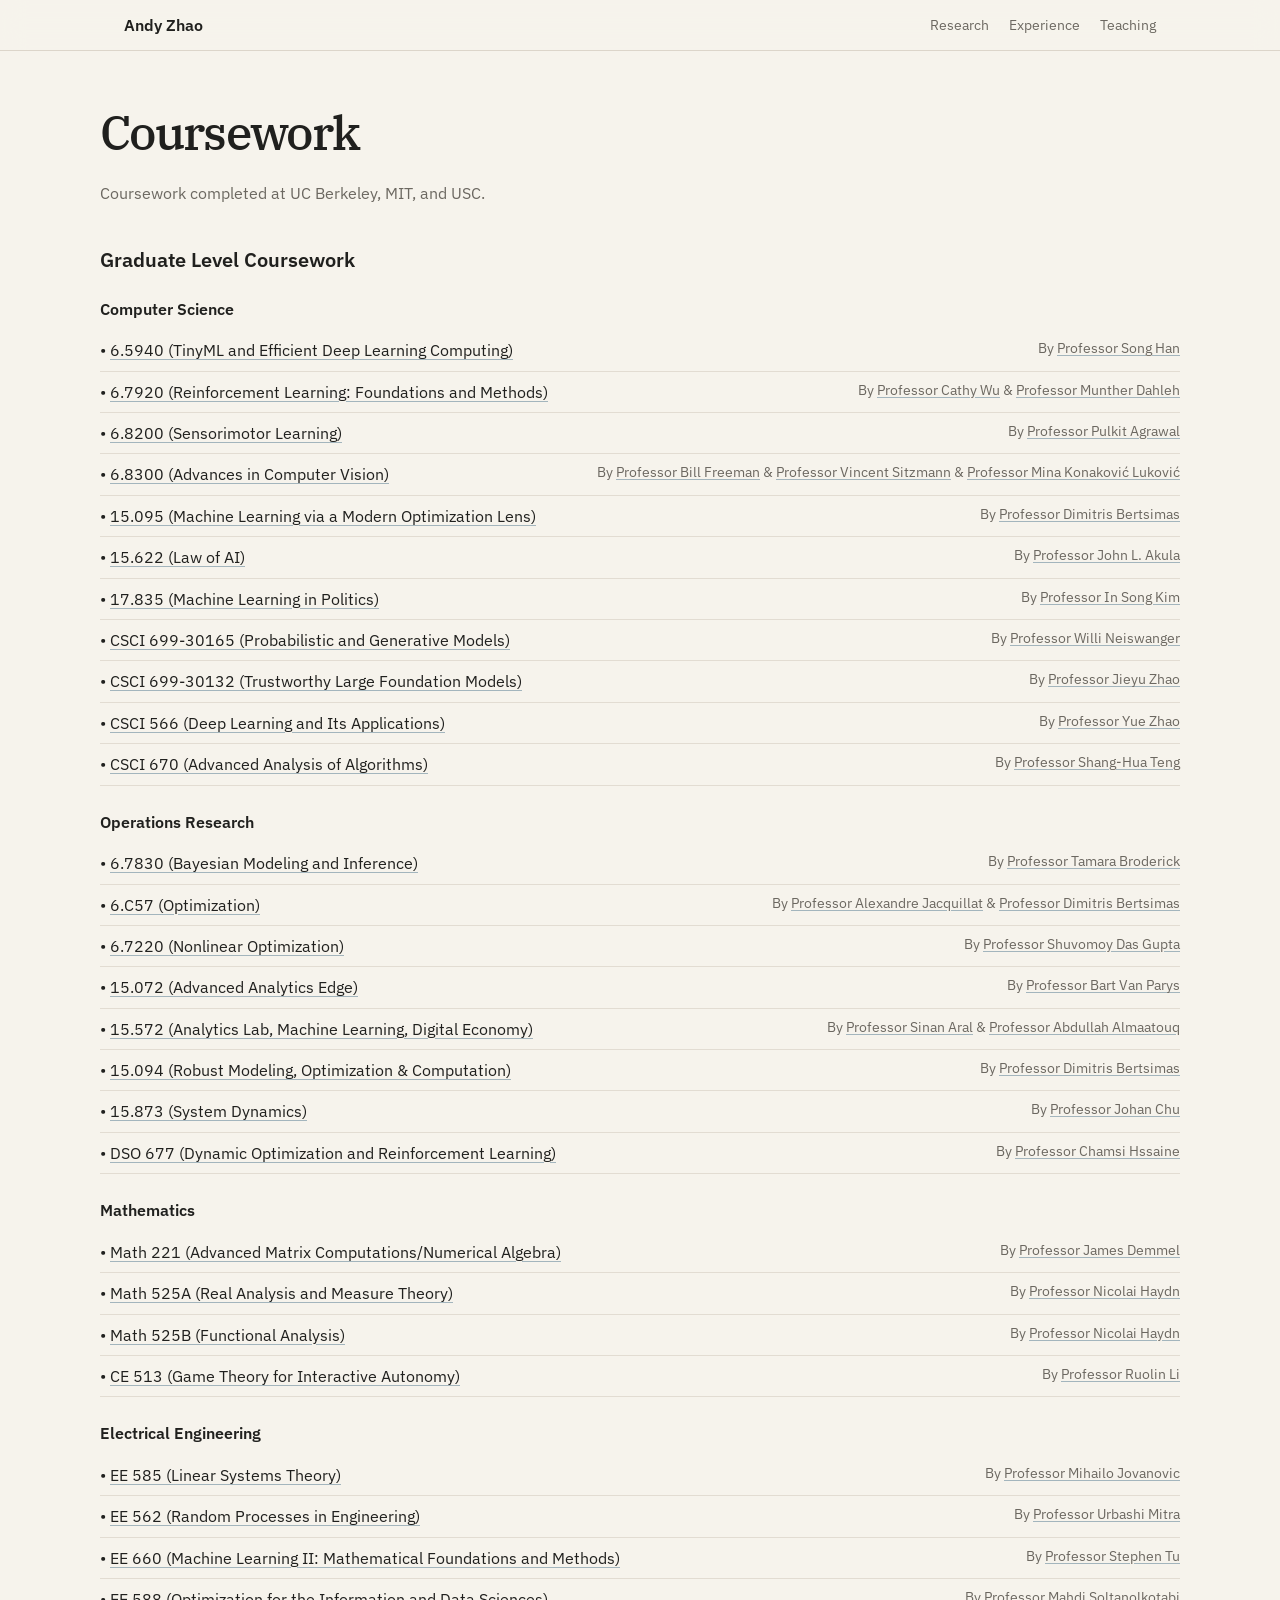
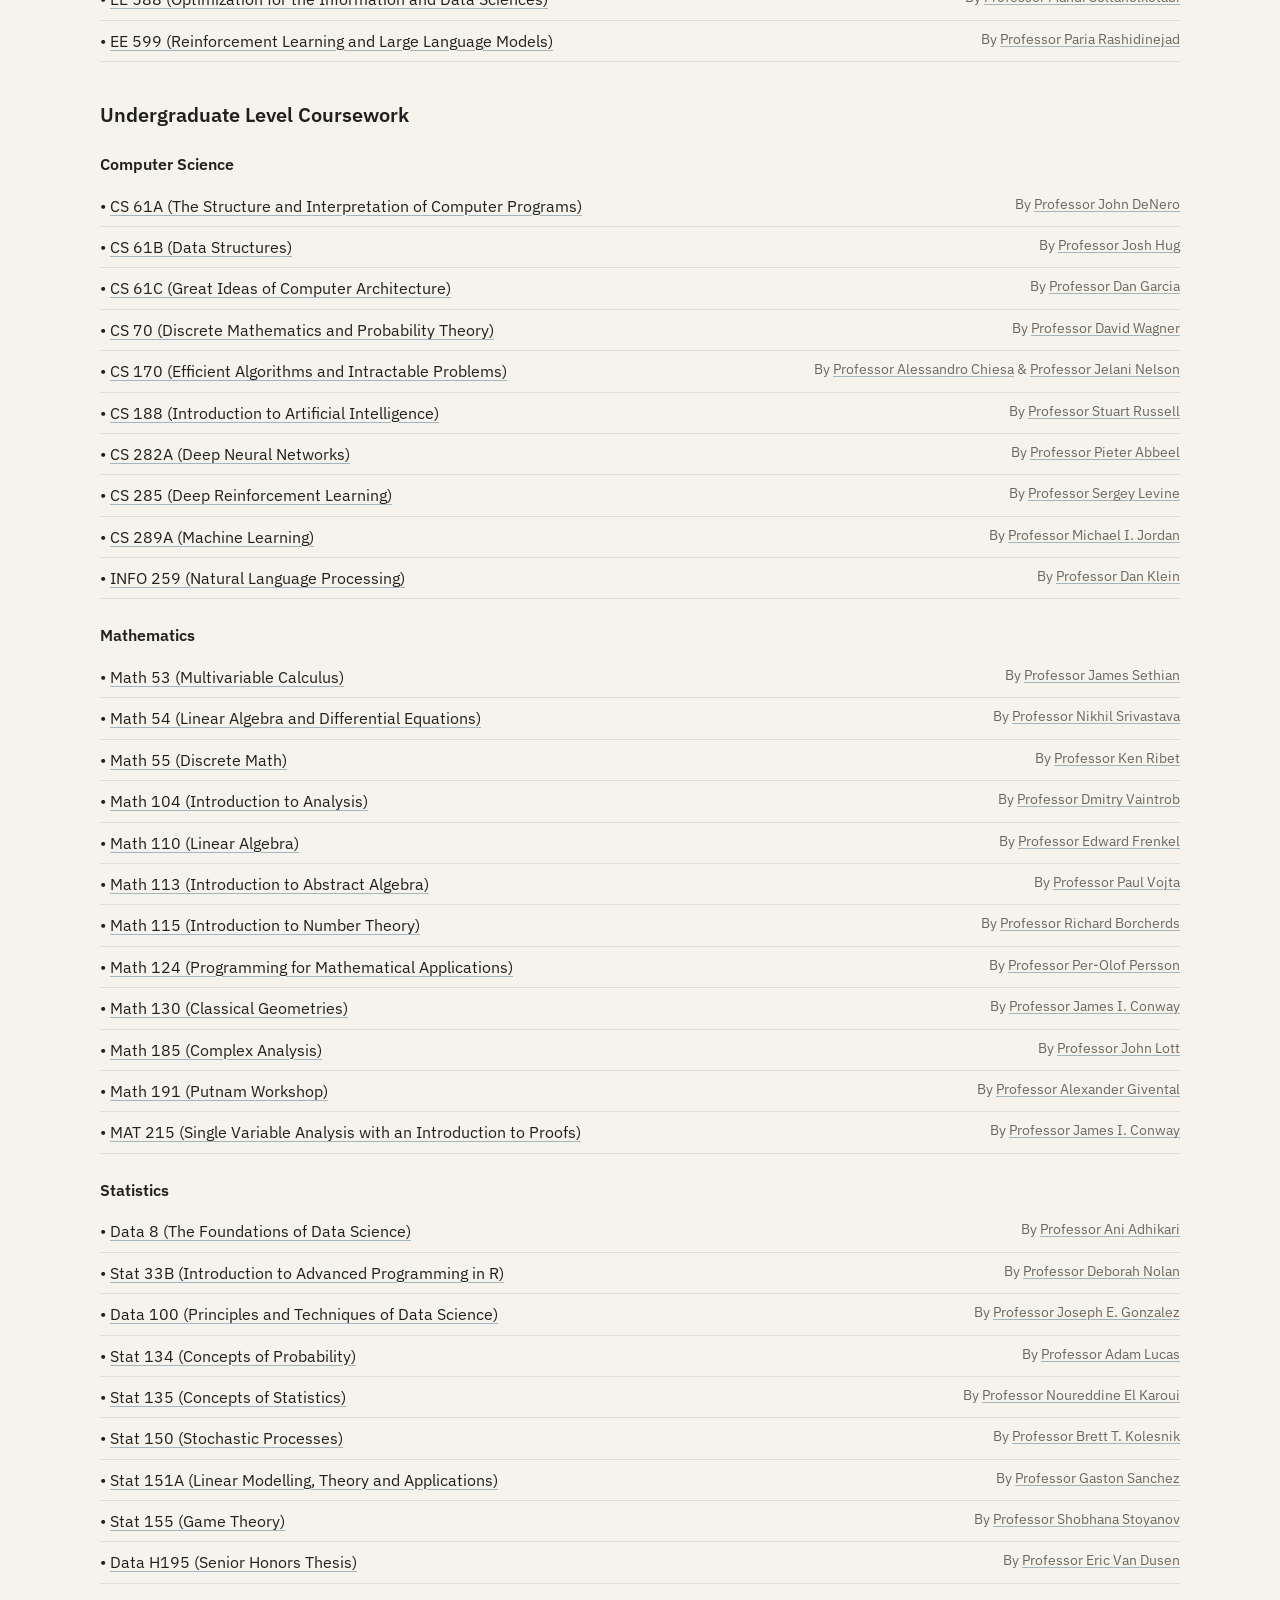
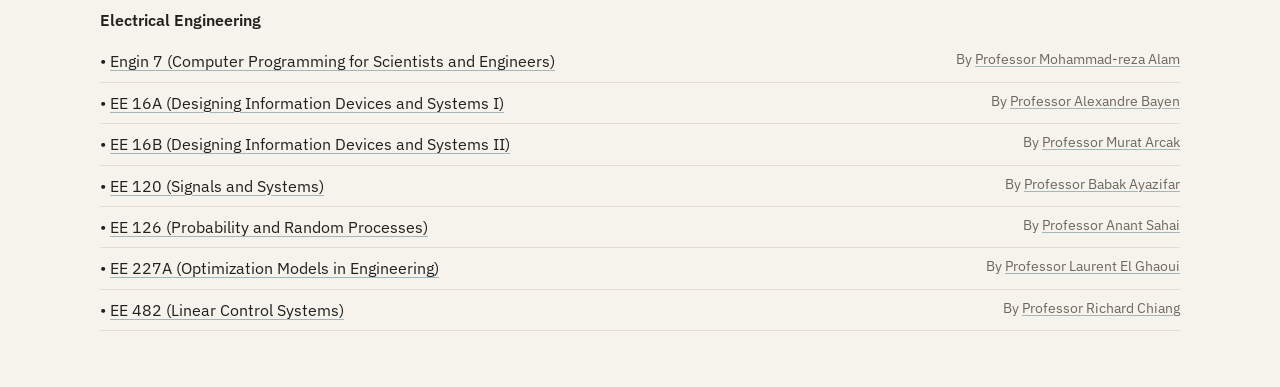
==== commit 7209626a: "Add research visuals, logos, and UNOPS project" ====
--- a/coursework.html
+++ b/coursework.html
@@ -36,6 +36,8 @@
     <li><span class="course-title">&bull; <a href="https://web.mit.edu" target="_blank" rel="noopener noreferrer">17.835 (Machine Learning in Politics)</a></span><span class="course-professor">By <a href="https://polisci.mit.edu/people/song-kim" target="_blank" rel="noopener noreferrer">Professor&nbsp;In&nbsp;Song&nbsp;Kim</a></span></li>
     <li><span class="course-title">&bull; <a href="https://willieneis.github.io" target="_blank" rel="noopener noreferrer">CSCI&nbsp;699-30165 (Probabilistic and Generative Models)</a></span><span class="course-professor">By <a href="https://willieneis.github.io" target="_blank" rel="noopener noreferrer">Professor&nbsp;Willi&nbsp;Neiswanger</a></span></li>
     <li><span class="course-title">&bull; <a href="https://jyzhao.net" target="_blank" rel="noopener noreferrer">CSCI&nbsp;699-30132 (Trustworthy Large Foundation Models)</a></span><span class="course-professor">By <a href="https://jyzhao.net" target="_blank" rel="noopener noreferrer">Professor&nbsp;Jieyu&nbsp;Zhao</a></span></li>
+    <li><span class="course-title">&bull; <a href="https://usc-fortis.github.io/CSCI566-F26/" target="_blank" rel="noopener noreferrer">CSCI&nbsp;566 (Deep Learning and Its Applications)</a></span><span class="course-professor">By <a href="https://viterbi-web.usc.edu/~yzhao010/" target="_blank" rel="noopener noreferrer">Professor&nbsp;Yue&nbsp;Zhao</a></span></li>
+    <li><span class="course-title">&bull; <a href="https://viterbi-web.usc.edu/~shanghua/teaching/Fall2026-670/" target="_blank" rel="noopener noreferrer">CSCI&nbsp;670 (Advanced Analysis of Algorithms)</a></span><span class="course-professor">By <a href="https://viterbi-web.usc.edu/~shanghua/" target="_blank" rel="noopener noreferrer">Professor&nbsp;Shang-Hua&nbsp;Teng</a></span></li>
   </ul>
 
   <h3>Operations Research</h3>
@@ -66,6 +68,7 @@
     <li><span class="course-title">&bull; <a href="https://web-app.usc.edu" target="_blank" rel="noopener noreferrer">EE&nbsp;562 (Random Processes in Engineering)</a></span><span class="course-professor">By <a href="https://viterbi.usc.edu/directory/faculty/Mitra/Urbashi" target="_blank" rel="noopener noreferrer">Professor&nbsp;Urbashi&nbsp;Mitra</a></span></li>
     <li><span class="course-title">&bull; <a href="https://www.coursicle.com/usc/courses/EE/660/" target="_blank" rel="noopener noreferrer">EE&nbsp;660 (Machine Learning II: Mathematical Foundations and Methods)</a></span><span class="course-professor">By <a href="https://stephentu.github.io" target="_blank" rel="noopener noreferrer">Professor&nbsp;Stephen&nbsp;Tu</a></span></li>
     <li><span class="course-title">&bull; <a href="https://www.coursicle.com/usc/courses/EE/588/" target="_blank" rel="noopener noreferrer">EE&nbsp;588 (Optimization for the Information and Data Sciences)</a></span><span class="course-professor">By <a href="https://viterbi.usc.edu/directory/faculty/Soltanolkotabi/Mahdi" target="_blank" rel="noopener noreferrer">Professor&nbsp;Mahdi&nbsp;Soltanolkotabi</a></span></li>
+    <li><span class="course-title">&bull; <a href="https://pariard.github.io/teaching.html" target="_blank" rel="noopener noreferrer">EE&nbsp;599 (Reinforcement Learning and Large Language Models)</a></span><span class="course-professor">By <a href="https://pariard.github.io/" target="_blank" rel="noopener noreferrer">Professor&nbsp;Paria&nbsp;Rashidinejad</a></span></li>
   </ul>
 
   <h2>Undergraduate Level Coursework</h2>
--- a/homepage.css
+++ b/homepage.css
@@ -399,6 +399,18 @@
   font-weight: 500;
 }
 
+.entry-logo {
+  box-sizing: border-box;
+  object-fit: contain;
+  padding: 9px;
+}
+
+.publication-links {
+  display: inline-flex;
+  flex-wrap: wrap;
+  gap: 7px 12px;
+}
+
 .entry-top {
   display: flex;
   align-items: baseline;
